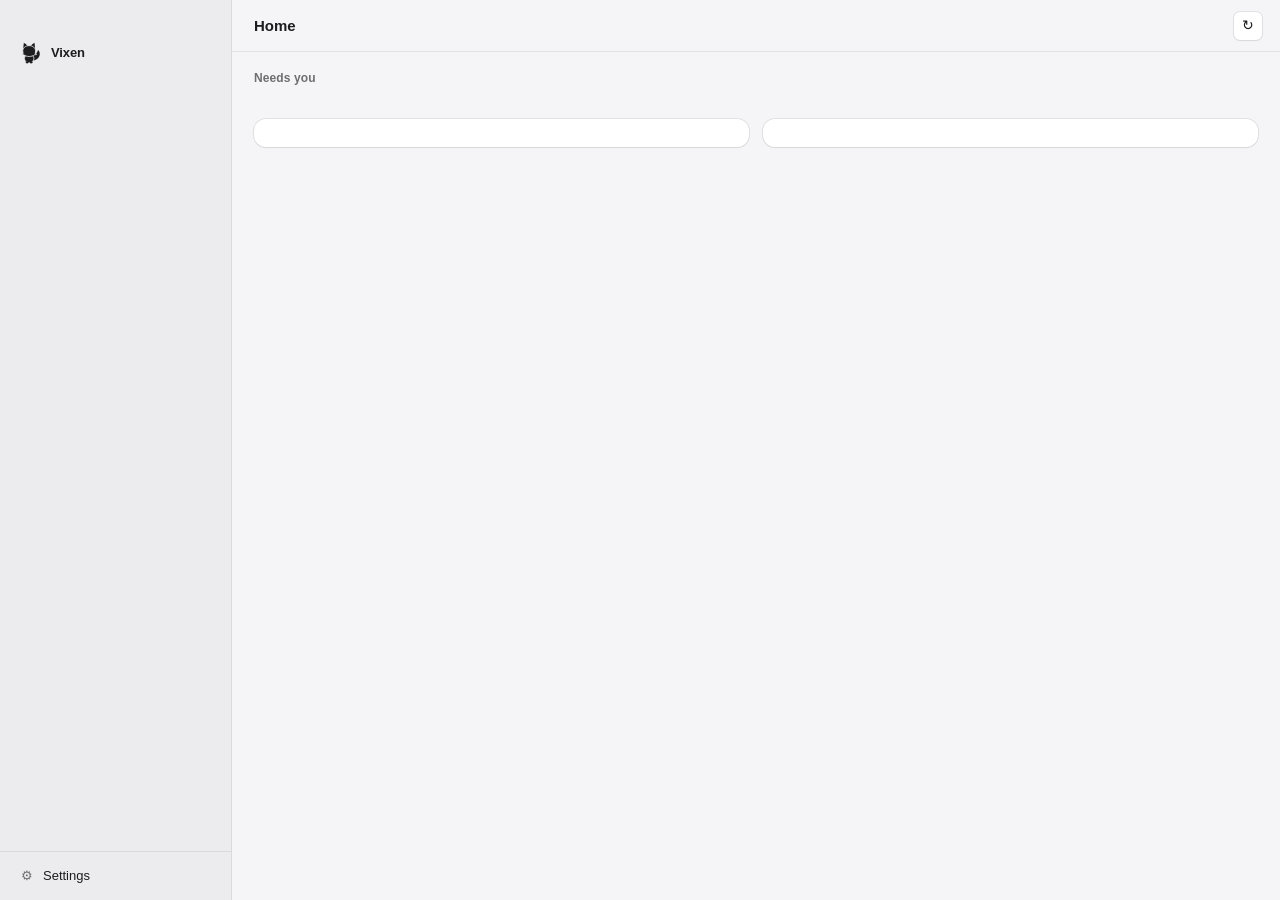
==== app/ui/index.html @ e601c1be "App: Home, Compute and Agents pages, floating fox with messages, new icon - Navigation: Home (what n" ====
<!doctype html>
<html lang="en">
<head>
  <meta charset="utf-8">
  <meta name="viewport" content="width=device-width, initial-scale=1">
  <title>Vixen</title>
  <link rel="stylesheet" href="styles.css">
</head>
<body>
  <aside class="sidebar">
    <div class="traffic"></div>
    <div class="brand">
      <svg class="logo"><use href="#logo"/></svg>
      <span>Vixen</span>
    </div>
    <nav id="targets" aria-label="Navigation"></nav>
    <footer class="side-foot">
      <button class="nav-item" id="btn-settings" title="Settings (⌘,)">
        <span class="gear">⚙</span><span class="nav-name">Settings</span><span class="nav-badge" id="settings-dirty"></span>
      </button>
    </footer>
  </aside>

  <main id="view-settings" class="settings" hidden>
    <header class="toolbar">
      <div class="title-block">
        <h1>Settings</h1>
        <div id="set-path" class="muted mono"></div>
      </div>
      <div class="spacer"></div>
      <button class="ghost" id="set-open" title="Open the TOML file in your editor">Open file</button>
      <button id="set-revert" disabled>Revert</button>
      <button id="set-save" class="primary" disabled title="Save (⌘S)">Save</button>
    </header>
    <div class="content">
      <div class="settings-body">
        <div id="set-error"></div>

        <h2 class="section-title">General</h2>
        <div class="group-box">
          <label class="row">
            <div><div class="row-title">Poll interval</div><div class="row-help">How often each target is checked, unless it sets its own.</div></div>
            <div class="unit"><input id="g-interval" type="number" min="2" step="1"><span>sec</span></div>
          </label>
          <label class="row">
            <div><div class="row-title">Log tail</div><div class="row-help">Read from the end of each job log to find progress.</div></div>
            <div class="unit"><input id="g-tail" type="number" min="1" step="1"><span>KB</span></div>
          </label>
        </div>

        <div class="section-head">
          <h2 class="section-title">Agents</h2>
          <span class="muted small">Read from each tool's local session files</span>
        </div>
        <div class="group-box" id="agent-cfg">
          <div class="row">
            <div><div class="row-title">Watch code agents</div><div class="row-help">Show Claude Code, Codex and Antigravity sessions on this Mac.</div></div>
            <div class="ctl"><label class="switch"><input type="checkbox" data-ag="enabled"><span></span></label></div>
          </div>
          <div class="row">
            <div><div class="row-title">Tools</div><div class="row-help">Which agents to read.</div></div>
            <div class="ctl tool-toggles">
              <label><input type="checkbox" data-ag="claude_code"> Claude Code</label>
              <label><input type="checkbox" data-ag="codex"> Codex</label>
              <label><input type="checkbox" data-ag="antigravity"> Antigravity</label>
            </div>
          </div>
          <div class="row">
            <div><div class="row-title">Live Claude limits</div><div class="row-help">Fetch plan limits every 5 min using Claude Code's saved login (macOS asks once for Keychain access). Off: limits update when you run /usage.</div></div>
            <div class="ctl"><label class="switch"><input type="checkbox" data-ag="live_claude_limits"><span></span></label></div>
          </div>
          <label class="row">
            <div><div class="row-title">Window</div><div class="row-help">List sessions active within this many hours.</div></div>
            <div class="unit"><input data-ag="window_hours" type="number" min="1" step="1"><span>h</span></div>
          </label>
        </div>

        <div class="section-head">
          <h2 class="section-title">App</h2>
          <span class="muted small">Applies immediately</span>
        </div>
        <div class="group-box" id="app-prefs">
          <div class="row">
            <div><div class="row-title">Menu bar</div><div class="row-help">What appears next to the fox in the menu bar.</div></div>
            <div class="ctl"><div class="segmented" id="pref-tray">
              <button data-tray="icon">Icon</button><button data-tray="count">Count</button><button data-tray="count_eta">Count + ETA</button>
            </div></div>
          </div>
          <div class="row">
            <div><div class="row-title">Floating button</div><div class="row-help">A small fox button above all windows. Click for the summary; drag to move it.</div></div>
            <div class="ctl"><label class="switch"><input type="checkbox" id="pref-float"><span></span></label></div>
          </div>
          <div class="row">
            <div><div class="row-title">Fox messages</div><div class="row-help">The fox shows a message (close it with ✕) when these happen.</div></div>
            <div class="ctl tool-toggles" id="pref-events">
              <label><input type="checkbox" data-ev="started"> Job started</label>
              <label><input type="checkbox" data-ev="finished"> Finished</label>
              <label><input type="checkbox" data-ev="failed"> Failed</label>
              <label><input type="checkbox" data-ev="limits"> Limits</label>
            </div>
          </div>
          <label class="row">
            <div><div class="row-title">Limit alert</div><div class="row-help">Alert when any agent limit (session, weekly…) reaches this. 0 turns it off.</div></div>
            <div class="unit"><input id="pref-limit" type="number" min="0" max="100" step="5"><span>%</span></div>
          </label>
          <div class="row fox-row">
            <div><div class="row-title">Fox</div><div class="row-help">Which fox floats on your screen.</div></div>
            <div class="fox-picker" id="pref-fox"></div>
          </div>
        </div>

        <div class="section-head">
          <h2 class="section-title">Targets</h2>
          <button id="t-add" class="ghost">＋ Add target</button>
        </div>
        <div class="targets-pane">
          <div id="t-list" class="t-list"></div>
          <div id="t-form" class="t-form"></div>
        </div>
      </div>
    </div>
  </main>

  <main id="view-home">
    <header class="toolbar">
      <div class="title-block">
        <h1>Home</h1>
        <div id="home-sub" class="muted"></div>
      </div>
      <span class="spacer"></span>
      <button id="home-refresh" class="icon" title="Refresh now (⌘R)">↻</button>
    </header>
    <div class="content">
      <div class="home">
        <section>
          <h2 class="section-title">Needs you <span id="attn-count" class="count"></span></h2>
          <div id="attn" class="attn"></div>
        </section>
        <div class="home-grid">
          <section class="card" id="home-compute"></section>
          <section class="card" id="home-agents"></section>
        </div>
      </div>
    </div>
  </main>

  <main id="view-agents" hidden>
    <header class="toolbar">
      <div class="title-block">
        <h1 id="agents-title">Agents</h1>
        <div id="agents-sub" class="muted"></div>
      </div>
      <span class="spacer"></span>
      <div class="segmented" id="agent-filter">
        <button data-af="active" class="on">Active</button>
        <button data-af="all">All</button>
      </div>
      <input id="agent-search" type="search" placeholder="Filter sessions" autocomplete="off" spellcheck="false">
    </header>
    <div class="content">
      <div class="agents">
        <div id="usage" class="usage-grid"></div>
        <div id="agents"></div>
      </div>
    </div>
  </main>

  <main id="view-dash" hidden>
    <header class="toolbar">
      <div class="title-block">
        <h1 id="title">Overview</h1>
        <div id="subtitle" class="muted"></div>
      </div>
      <div id="stats" class="stats"></div>
      <input id="search" type="search" placeholder="Filter jobs  /" autocomplete="off" spellcheck="false">
      <button id="btn-refresh" class="icon" title="Refresh now (⌘R)">↻</button>
    </header>

    <div class="content">
      <div id="banner"></div>
      <section>
        <h2 class="section-title">GPUs <span id="gpu-count" class="count"></span></h2>
        <div id="gpus" class="gpu-grid"></div>
      </section>
      <section>
        <div class="jobs-head">
          <h2 class="section-title">Jobs <span id="job-count" class="count"></span></h2>
          <div class="segmented" id="filter">
            <button data-f="active">Running</button>
            <button data-f="queued">Queued</button>
            <button data-f="all" class="on">All</button>
          </div>
        </div>
        <div id="jobs" class="jobs"></div>
      </section>
    </div>
  </main>

  <div id="sheet" class="sheet" hidden>
    <div class="sheet-head">
      <div>
        <div id="sheet-title" class="sheet-title"></div>
        <div id="sheet-sub" class="muted mono small"></div>
      </div>
      <div class="sheet-actions">
        <select id="sheet-lines" title="Lines">
          <option>100</option><option selected>300</option><option>1000</option>
        </select>
        <button id="sheet-refresh" class="icon" title="Reload log">↻</button>
        <button id="sheet-close" class="icon" title="Close (Esc)">✕</button>
      </div>
    </div>
    <pre id="sheet-body" class="log"></pre>
  </div>

  <div id="modal" class="modal" hidden>
    <div class="dialog" role="dialog" aria-modal="true">
      <div id="modal-title" class="dialog-title"></div>
      <div id="modal-body" class="muted"></div>
      <div class="dialog-actions">
        <button id="modal-cancel">Keep</button>
        <button id="modal-ok" class="danger"></button>
      </div>
    </div>
  </div>

  <datalist id="ssh-hosts"></datalist>
  <div id="toast" class="toast" hidden></div>

  <script src="common.js"></script>
  <script src="foxes.js"></script>
  <script src="app.js"></script>
</body>
</html>
---- app/ui/styles.css ----
:root {
  --bg: #f5f5f7;
  --panel: #ffffff;
  --side: #ececee;
  --line: rgba(0, 0, 0, 0.08);
  --line-strong: rgba(0, 0, 0, 0.14);
  --text: #1d1d1f;
  --muted: #6e6e73;
  --faint: #a1a1a6;
  --hover: rgba(0, 0, 0, 0.04);
  --select: rgba(0, 122, 255, 0.12);
  --accent: #007aff;
  --green: #28a745;
  --green-soft: rgba(40, 167, 69, 0.14);
  --blue: #0a84ff;
  --blue-soft: rgba(10, 132, 255, 0.12);
  --amber: #c27c00;
  --amber-soft: rgba(255, 159, 10, 0.16);
  --red: #e5342b;
  --red-soft: rgba(255, 59, 48, 0.12);
  --track: rgba(0, 0, 0, 0.07);
  --shadow: 0 1px 2px rgba(0, 0, 0, 0.05), 0 0 0 1px var(--line);
  --mono: ui-monospace, "SF Mono", Menlo, monospace;
  color-scheme: light dark;
}

@media (prefers-color-scheme: dark) {
  :root {
    --bg: #1c1c1e;
    --panel: #232325;
    --side: #18181a;
    --line: rgba(255, 255, 255, 0.07);
    --line-strong: rgba(255, 255, 255, 0.13);
    --text: #f2f2f7;
    --muted: #98989f;
    --faint: #636366;
    --hover: rgba(255, 255, 255, 0.04);
    --select: rgba(10, 132, 255, 0.2);
    --accent: #0a84ff;
    --green: #32d74b;
    --green-soft: rgba(50, 215, 75, 0.14);
    --blue: #409cff;
    --blue-soft: rgba(64, 156, 255, 0.16);
    --amber: #ffb340;
    --amber-soft: rgba(255, 179, 64, 0.15);
    --red: #ff6961;
    --red-soft: rgba(255, 105, 97, 0.15);
    --track: rgba(255, 255, 255, 0.08);
    --shadow: 0 0 0 1px var(--line);
  }
}

* { box-sizing: border-box; }
[hidden] { display: none !important; }
html, body { height: 100%; margin: 0; }
body {
  display: flex;
  background: var(--bg);
  color: var(--text);
  font: 13px/1.4 -apple-system, BlinkMacSystemFont, "SF Pro Text", "Helvetica Neue", sans-serif;
  -webkit-font-smoothing: antialiased;
  -webkit-user-select: none;
  user-select: none;
  cursor: default;
  overflow: hidden;
}
button, input, select { font: inherit; color: inherit; }
.muted { color: var(--muted); }
.faint { color: var(--faint); }
.mono { font-family: var(--mono); }
.small { font-size: 11px; }
.num { font-variant-numeric: tabular-nums; }

/* ---- sidebar ------------------------------------------------------------ */
.sidebar {
  width: 232px;
  flex: none;
  display: flex;
  flex-direction: column;
  background: var(--side);
  border-right: 1px solid var(--line);
}
.traffic { height: 38px; flex: none; }
.brand { display: flex; align-items: center; gap: 9px; padding: 4px 20px 12px; font-weight: 600; font-size: 13px; letter-spacing: -0.01em; }
.logo { width: 22px; height: 22px; flex: none; color: var(--text); fill: currentColor; }
#targets { flex: 1; overflow-y: auto; padding: 0 10px; }
.nav-label {
  font-size: 11px; font-weight: 600; color: var(--faint);
  padding: 14px 10px 6px; letter-spacing: 0.02em;
}
.nav-item {
  display: grid;
  grid-template-columns: 10px 1fr auto;
  align-items: center;
  gap: 9px;
  width: 100%;
  padding: 7px 10px;
  border: 0;
  border-radius: 7px;
  background: none;
  text-align: left;
}
.nav-item { box-shadow: none; }
.nav-item:hover { background: var(--hover); filter: none; }
.nav-item.on { background: var(--select); }
.nav-name { font-weight: 500; overflow: hidden; text-overflow: ellipsis; white-space: nowrap; }
.nav-kind { grid-column: 2 / 4; font-size: 11px; color: var(--muted); margin-top: -3px; white-space: nowrap; overflow: hidden; text-overflow: ellipsis; }
.nav-badge { font-size: 11px; color: var(--muted); font-variant-numeric: tabular-nums; }
.dot { width: 8px; height: 8px; border-radius: 50%; background: var(--faint); }
.dot.ok { background: var(--green); }
.dot.stale { background: var(--amber); }
.dot.down { background: var(--red); }
.dot.wait { background: var(--faint); animation: pulse 1.2s ease-in-out infinite; }
@keyframes pulse { 50% { opacity: 0.35; } }
.side-foot { padding: 8px 10px; border-top: 1px solid var(--line); }
.side-foot .nav-item { grid-template-columns: 14px 1fr auto; }
.gear { font-size: 13px; color: var(--muted); text-align: center; }
#settings-dirty { color: var(--accent); }

/* ---- buttons ------------------------------------------------------------ */
button {
  border: 0;
  border-radius: 6px;
  padding: 5px 11px;
  background: var(--panel);
  box-shadow: var(--shadow);
}
button:hover { filter: brightness(0.97); }
button:active { filter: brightness(0.93); }
button.icon { width: 28px; height: 28px; padding: 0; display: inline-grid; place-items: center; font-size: 14px; }
button.ghost { background: none; box-shadow: none; color: var(--muted); }
button.ghost:hover { background: var(--hover); color: var(--text); }
button.danger { background: var(--red); color: #fff; box-shadow: none; }
button.primary { background: var(--accent); color: #fff; box-shadow: none; }
button:disabled { opacity: 0.45; filter: none; }
.danger-text { color: var(--red) !important; }
button.spin { animation: spin 0.8s linear infinite; }
@keyframes spin { to { transform: rotate(360deg); } }

/* ---- main --------------------------------------------------------------- */
main { flex: 1; display: flex; flex-direction: column; min-width: 0; }
.toolbar {
  height: 52px;
  flex: none;
  display: flex;
  align-items: center;
  gap: 14px;
  padding: 0 18px 0 22px;
  border-bottom: 1px solid var(--line);
}
.title-block { flex: 1 1 200px; min-width: 150px; overflow: hidden; }
h1 { font-size: 15px; font-weight: 600; margin: 0; white-space: nowrap; }
#subtitle { font-size: 11px; white-space: nowrap; overflow: hidden; text-overflow: ellipsis; }
/* Stats that don't fit wrap onto a hidden second row, so none is ever cut in half. */
.stats { flex: 0 1 auto; min-width: 0; height: 36px; display: flex; flex-wrap: wrap; align-content: flex-start; gap: 0 18px; justify-content: flex-end; overflow: hidden; }
.stat { flex: none; }
.stat { text-align: right; white-space: nowrap; }
.stat b { display: block; font-size: 14px; font-weight: 600; font-variant-numeric: tabular-nums; }
.stat span { font-size: 10.5px; color: var(--muted); text-transform: uppercase; letter-spacing: 0.04em; }
#search {
  width: 200px;
  padding: 5px 10px;
  border: 0;
  border-radius: 7px;
  background: var(--track);
  outline: none;
  -webkit-user-select: text;
}
#search:focus { box-shadow: 0 0 0 3px var(--select); }

.content { flex: 1; overflow-y: auto; padding: 18px 22px 40px; }
section + section { margin-top: 26px; }
.section-title { font-size: 12px; font-weight: 600; color: var(--muted); margin: 0 0 10px; letter-spacing: 0.01em; }
.count { color: var(--faint); font-weight: 500; margin-left: 4px; }
.empty { color: var(--faint); padding: 18px 2px; }

#banner:empty { display: none; }
.banner {
  display: flex; gap: 10px; align-items: baseline;
  padding: 9px 12px; margin-bottom: 10px;
  border-radius: 8px; background: var(--red-soft); color: var(--text);
}
.banner.warn { background: var(--amber-soft); }
.banner b { white-space: nowrap; }
.banner .msg { flex: 1; word-break: break-word; -webkit-user-select: text; user-select: text; }

/* ---- GPU cards ---------------------------------------------------------- */
.gpu-grid { display: grid; grid-template-columns: repeat(auto-fill, minmax(250px, 1fr)); gap: 10px; }
.gpu {
  position: relative;
  padding: 12px 14px 12px;
  border-radius: 10px;
  background: var(--panel);
  box-shadow: var(--shadow);
  overflow: hidden;
}
.gpu-top { display: flex; justify-content: space-between; align-items: center; gap: 8px; }
.gpu-id { display: flex; align-items: center; gap: 10px; min-width: 0; }
.gpu-name { font-weight: 600; white-space: nowrap; overflow: hidden; text-overflow: ellipsis; }
.gpu-where { font-size: 11px; color: var(--muted); white-space: nowrap; overflow: hidden; text-overflow: ellipsis; }
.gpu-util { font-size: 24px; font-weight: 600; font-variant-numeric: tabular-nums; letter-spacing: -0.02em; }
.gpu-util small { font-size: 13px; color: var(--muted); font-weight: 500; }
.spark { display: block; width: 100%; height: 34px; margin: 6px 0 8px; }
.spark path.area { fill: var(--green-soft); }
.spark path.line { fill: none; stroke: var(--green); stroke-width: 1.5; vector-effect: non-scaling-stroke; }
.meters { display: grid; gap: 6px; }
.meter { display: grid; grid-template-columns: 34px 1fr auto; gap: 8px; align-items: center; font-size: 11px; }
.meter > span:first-child { color: var(--muted); }
.meter > span:last-child { font-variant-numeric: tabular-nums; color: var(--muted); }
.track { height: 5px; border-radius: 3px; background: var(--track); overflow: hidden; }
.fill { height: 100%; border-radius: 3px; background: var(--accent); transition: width 0.4s ease; }
.fill.green { background: var(--green); }
.fill.amber { background: var(--amber); }
.fill.red { background: var(--red); }
.gpu-foot { display: flex; gap: 12px; margin-top: 9px; font-size: 11px; color: var(--muted); font-variant-numeric: tabular-nums; }
.gpu-foot .hot { color: var(--red); }

/* ---- jobs --------------------------------------------------------------- */
.jobs-head { display: flex; align-items: center; justify-content: space-between; margin-bottom: 10px; }
.jobs-head .section-title { margin: 0; }
.segmented { display: flex; padding: 2px; border-radius: 7px; background: var(--track); }
.segmented button { padding: 3px 12px; background: none; box-shadow: none; border-radius: 5px; font-size: 12px; color: var(--muted); }
.segmented button.on { background: var(--panel); color: var(--text); box-shadow: var(--shadow); }

.jobs { border-radius: 10px; background: var(--panel); box-shadow: var(--shadow); overflow: hidden; }
.empty.pad { padding: 16px 14px; }
.job-cols, .job {
  display: grid;
  grid-template-columns: 96px minmax(150px, 1.4fr) minmax(170px, 1.5fr) 118px 118px minmax(90px, 0.8fr) 30px;
  gap: 14px;
  align-items: center;
  padding: 9px 14px;
}
.job-cols {
  padding-top: 8px; padding-bottom: 8px;
  font-size: 10.5px; font-weight: 600; color: var(--faint);
  text-transform: uppercase; letter-spacing: 0.04em;
  border-bottom: 1px solid var(--line);
}
.job { border-bottom: 1px solid var(--line); }
.job:hover { background: var(--hover); }
.job.open { background: var(--hover); }
.cell { min-width: 0; }
.cell .l1 { white-space: nowrap; overflow: hidden; text-overflow: ellipsis; }
.cell .l2 { font-size: 11px; color: var(--muted); white-space: nowrap; overflow: hidden; text-overflow: ellipsis; margin-top: 1px; }
.name { font-weight: 500; }
.pill {
  display: inline-flex; align-items: center; gap: 5px;
  padding: 2px 8px; border-radius: 10px;
  font-size: 11px; font-weight: 500;
  background: var(--track); color: var(--muted);
}
.pill::before { content: ""; width: 6px; height: 6px; border-radius: 50%; background: currentColor; }
.pill.running { background: var(--green-soft); color: var(--green); }
.pill.completing { background: var(--green-soft); color: var(--green); }
.pill.pending { background: var(--blue-soft); color: var(--blue); }
.pill.held, .pill.suspended { background: var(--amber-soft); color: var(--amber); }
.pill.failed { background: var(--red-soft); color: var(--red); }
.prog { display: grid; grid-template-columns: 1fr 44px; gap: 8px; align-items: center; }
.prog .track { height: 6px; }
.prog .pct { font-size: 12px; text-align: right; font-variant-numeric: tabular-nums; }
.eta b { font-size: 13px; font-weight: 600; font-variant-numeric: tabular-nums; }
.eta .warn { color: var(--red); }
.approx { color: var(--muted); font-weight: 500; }
.more {
  width: 26px; height: 26px; padding: 0;
  background: none; box-shadow: none; color: var(--muted);
  font-size: 15px; border-radius: 6px;
}
.more:hover { background: var(--track); }

.detail {
  padding: 4px 14px 14px 124px;
  border-bottom: 1px solid var(--line);
  background: var(--hover);
}
.detail dl { display: grid; grid-template-columns: 110px 1fr; gap: 4px 12px; margin: 0 0 12px; font-size: 12px; }
.detail dt { color: var(--muted); }
.detail dd { margin: 0; min-width: 0; word-break: break-all; -webkit-user-select: text; user-select: text; }
.lastline {
  font-family: var(--mono); font-size: 11.5px;
  padding: 8px 10px; border-radius: 6px;
  background: var(--panel); box-shadow: var(--shadow);
  white-space: pre-wrap; word-break: break-all;
  -webkit-user-select: text; user-select: text;
  margin-bottom: 12px;
}
.detail-actions { display: flex; gap: 8px; }
.detail-actions .danger-text { color: var(--red); }

.group {
  display: flex; align-items: center; gap: 8px;
  width: 100%; padding: 8px 14px;
  border: 0; border-radius: 0; box-shadow: none;
  border-bottom: 1px solid var(--line);
  background: var(--bg); color: var(--muted);
  font-size: 12px; font-weight: 600; text-align: left;
}
.group .chev { display: inline-block; width: 10px; transition: transform 0.15s; }
.group.open .chev { transform: rotate(90deg); }
.group:hover { filter: none; color: var(--text); }
.group .gbtn { margin-left: auto; font-weight: 500; }

/* ---- vendor badges ------------------------------------------------------ */
.vendor {
  width: 28px; height: 28px; flex: none;
  display: inline-grid; place-items: center;
  border-radius: 7px; background: #3a3a3c;
}
.vendor svg { width: 64%; height: 64%; }
.vendor.v-nvidia svg { width: 72%; height: 72%; }
.vendor.sm { width: 18px; height: 18px; border-radius: 5px; }
.vendor.v-nvidia { background: #76b900; }
.vendor.v-amd { background: #1d1d1f; }
.vendor.v-intel { background: #0071c5; }
.vendor.v-apple { background: linear-gradient(180deg, #4a4a4f, #1d1d1f); }
@media (prefers-color-scheme: dark) { .vendor.v-amd { background: #000; box-shadow: inset 0 0 0 1px var(--line-strong); } }

/* ---- settings ----------------------------------------------------------- */
.spacer { flex: 1; align-self: stretch; }
#set-path { font-size: 11px; max-width: 420px; overflow: hidden; text-overflow: ellipsis; white-space: nowrap; }
.settings .toolbar { gap: 8px; }
.settings-body { max-width: 940px; margin: 0 auto; }
.section-head { display: flex; align-items: center; justify-content: space-between; margin: 26px 0 10px; }
.section-head .section-title { margin: 0; }
h3.sub { font-size: 11px; font-weight: 600; color: var(--faint); text-transform: uppercase; letter-spacing: 0.05em; margin: 18px 4px 6px; }
.group-box { border-radius: 10px; background: var(--panel); box-shadow: var(--shadow); }
.row {
  display: grid; grid-template-columns: 1fr minmax(180px, 260px); gap: 16px; align-items: center;
  padding: 10px 14px; min-height: 44px;
}
.row + .row { border-top: 1px solid var(--line); }
.row-title { font-weight: 500; }
.row-help { font-size: 11.5px; color: var(--muted); margin-top: 1px; }
.field-err { font-size: 11.5px; color: var(--red); }
.field-err:empty { display: none; }
.ctl { display: flex; justify-content: flex-end; }
.row input:not([type="checkbox"]) {
  width: 100%; padding: 5px 9px; border: 0; border-radius: 6px;
  background: var(--track); outline: none;
  -webkit-user-select: text; user-select: text;
}
.row input:focus { box-shadow: 0 0 0 3px var(--select); }
.row.invalid input { box-shadow: 0 0 0 1.5px var(--red); }
.unit { display: flex; align-items: center; gap: 8px; justify-content: flex-end; width: 100%; }
.unit input { max-width: 90px; text-align: right; font-variant-numeric: tabular-nums; }
.unit span { color: var(--muted); font-size: 12px; width: 26px; }

.switch { position: relative; display: inline-block; width: 34px; height: 20px; flex: none; }
.switch input { position: absolute; opacity: 0; inset: 0; margin: 0; cursor: pointer; }
.switch span { position: absolute; inset: 0; border-radius: 10px; background: var(--line-strong); transition: background 0.15s; pointer-events: none; }
.switch span::after {
  content: ""; position: absolute; top: 2px; left: 2px; width: 16px; height: 16px; border-radius: 50%;
  background: #fff; box-shadow: 0 1px 2px rgba(0, 0, 0, 0.25); transition: transform 0.15s;
}
.switch input:checked + span { background: var(--green); }
.switch input:checked + span::after { transform: translateX(14px); }
.switch.disabled { opacity: 0.4; }

.targets-pane { display: grid; grid-template-columns: 230px 1fr; gap: 14px; align-items: start; }
.t-list { border-radius: 10px; background: var(--panel); box-shadow: var(--shadow); padding: 5px; position: sticky; top: 0; }
.t-item {
  display: grid; grid-template-columns: 10px 1fr; gap: 0 9px; align-items: center;
  width: 100%; padding: 7px 10px; border-radius: 7px;
  background: none; box-shadow: none; text-align: left;
}
.t-item:hover { background: var(--hover); filter: none; }
.t-item.on { background: var(--select); }
.t-item.off .t-name { color: var(--muted); }
.t-name { font-weight: 500; overflow: hidden; text-overflow: ellipsis; white-space: nowrap; }
.t-desc { grid-column: 2; font-size: 11px; color: var(--muted); overflow: hidden; text-overflow: ellipsis; white-space: nowrap; }
.t-form h3.sub:first-of-type { margin-top: 14px; }
.form-head { display: flex; align-items: center; justify-content: space-between; gap: 12px; padding: 2px 4px; }
.form-title { font-size: 17px; font-weight: 600; letter-spacing: -0.01em; overflow: hidden; text-overflow: ellipsis; white-space: nowrap; }
.form-enabled { display: flex; align-items: center; gap: 10px; font-size: 12px; }
.form-foot { display: flex; align-items: center; gap: 8px; margin-top: 16px; padding: 0 2px; }
.test-result { font-size: 12px; color: var(--muted); min-width: 0; overflow: hidden; text-overflow: ellipsis; white-space: nowrap; }
.test-result .ok { color: var(--green); font-weight: 600; }
.test-result .bad { color: var(--red); }

/* fox picker (Settings → App) */
.fox-row { grid-template-columns: 1fr auto; }
.fox-picker { display: grid; grid-template-columns: repeat(4, 84px); gap: 8px; justify-content: end; }
.fox-picker.off { opacity: 0.55; }
.fox-card {
  display: grid; justify-items: center; gap: 2px; padding: 8px 4px 6px;
  border-radius: 10px; background: var(--track); box-shadow: none; font-size: 11.5px; color: var(--muted);
}
.fox-card:hover { filter: none; background: var(--hover); box-shadow: 0 0 0 1px var(--line-strong); }
.fox-card.on { background: var(--select); color: var(--text); box-shadow: 0 0 0 2px var(--accent); }
.fox-prev { width: 52px; height: 52px; }

/* ---- navigation sections ------------------------------------------------ */
.nav-item.sub { padding-left: 18px; }
.nav-ico { width: 10px; text-align: center; color: var(--muted); font-size: 12px; }
.nav-badge.hot { color: #fff; background: var(--amber); border-radius: 8px; padding: 0 6px; font-weight: 600; }
.nav-item .tool.sm { margin-left: -3px; }

/* tool chips: each agent's mark in white on its brand colour */
.tool {
  width: 26px; height: 26px; flex: none; display: inline-grid; place-items: center;
  border-radius: 7px; background: #6e6e73; color: #fff;
}
.tool svg { width: 64%; height: 64%; }
.tool.sm { width: 16px; height: 16px; border-radius: 4px; }
.tool.lg { width: 34px; height: 34px; border-radius: 9px; }
.tool.t-claude_code { background: #d97757; }
.tool.t-codex { background: #0d0d0d; box-shadow: inset 0 0 0 1px var(--line-strong); }
.tool.t-antigravity { background: linear-gradient(135deg, #4285f4, #8e75b2); }

/* ---- home --------------------------------------------------------------- */
.home { max-width: 1100px; margin: 0 auto; }
.attn { display: grid; gap: 6px; }
.attn-row {
  display: grid; grid-template-columns: 26px minmax(0, 1fr) auto; gap: 12px; align-items: center;
  padding: 10px 12px; border-radius: 10px; background: var(--panel); box-shadow: var(--shadow); cursor: default;
}
.attn-row .l1 { font-weight: 600; }
.attn-ico { width: 26px; height: 26px; border-radius: 7px; display: grid; place-items: center; font-weight: 700; }
.attn-ico.down { background: var(--red-soft); color: var(--red); }
.attn-ico.warn { background: var(--amber-soft); color: var(--amber); }
.all-clear { padding: 14px; border-radius: 10px; background: var(--green-soft); color: var(--green); font-weight: 500; }
.home-grid { display: grid; grid-template-columns: repeat(2, minmax(0, 1fr)); gap: 14px; margin-top: 22px; }
.card { padding: 14px 16px; border-radius: 12px; background: var(--panel); box-shadow: var(--shadow); min-width: 0; }
section.card + section.card { margin-top: 0; }
.card-head { display: flex; align-items: center; justify-content: space-between; margin-bottom: 10px; }
.card-head h2 { margin: 0; font-size: 14px; }
.hstats { display: grid; grid-template-columns: repeat(4, minmax(0, 1fr)); gap: 8px; margin-bottom: 12px; }
.hstat { padding: 8px 10px; border-radius: 8px; background: var(--track); }
.hstat b { display: block; font-size: 17px; font-weight: 600; font-variant-numeric: tabular-nums; }
.hstat span { font-size: 10.5px; color: var(--muted); text-transform: uppercase; letter-spacing: 0.04em; }
.mini-list { display: grid; gap: 2px; }
.mini { padding: 7px 8px; border-radius: 8px; cursor: pointer; min-width: 0; }
.mini:hover { background: var(--hover); }
.mini-top { display: flex; justify-content: space-between; gap: 10px; align-items: baseline; }
.mini-top .name { font-weight: 500; overflow: hidden; text-overflow: ellipsis; white-space: nowrap; }
.mini-top b { font-variant-numeric: tabular-nums; }
.mini-top b.warn { color: var(--red); }
.mini .track { height: 4px; margin: 5px 0 3px; }
.mini .l2, .attn-row .l2 { font-size: 11px; color: var(--muted); overflow: hidden; text-overflow: ellipsis; white-space: nowrap; }
.agent-mini { display: grid; grid-template-columns: 16px minmax(0, 1fr); gap: 9px; align-items: center; }

/* ---- agents ------------------------------------------------------------- */
.agents { max-width: 1100px; margin: 0 auto; }
#agent-search { width: 180px; padding: 5px 10px; border: 0; border-radius: 7px; background: var(--track); outline: none; -webkit-user-select: text; }
.agent-group + .agent-group { margin-top: 20px; }
.agent-list { border-radius: 10px; background: var(--panel); box-shadow: var(--shadow); overflow: hidden; }
.agent {
  display: grid; grid-template-columns: 26px minmax(200px, 1fr) 84px 92px 150px 30px; gap: 14px; align-items: center;
  padding: 9px 14px; border-bottom: 1px solid var(--line); cursor: default;
}
.agent:last-child { border-bottom: 0; }
.agent:hover, .agent.open { background: var(--hover); }
.ctx { display: grid; grid-template-columns: minmax(0, 1fr) 38px; gap: 8px; align-items: center; font-size: 11px; color: var(--muted); font-variant-numeric: tabular-nums; }
.ctx .track { height: 4px; }
.fill.blue { background: var(--blue); }
.agent-detail { padding-left: 54px; }
.bubble {
  padding: 8px 10px; margin-bottom: 8px; border-radius: 8px; background: var(--panel); box-shadow: var(--shadow);
  font-size: 12px; white-space: pre-wrap; word-break: break-word; -webkit-user-select: text; user-select: text;
}
.bubble b { display: block; font-size: 10.5px; color: var(--muted); text-transform: uppercase; letter-spacing: 0.04em; margin-bottom: 2px; }
.bubble.you { background: var(--select); box-shadow: none; }
.tool-toggles { gap: 14px; font-size: 12.5px; }
.tool-toggles label { display: inline-flex; gap: 5px; align-items: center; }
@media (max-width: 1080px) {
  .home-grid { grid-template-columns: 1fr; }
  .agent { grid-template-columns: 26px minmax(160px, 1fr) 80px 84px 30px; }
  .agent > .cell:nth-child(5) { display: none; }
}

/* ---- usage & limits ----------------------------------------------------- */
.usage-grid { display: grid; grid-template-columns: repeat(auto-fill, minmax(330px, 1fr)); gap: 12px; margin-bottom: 22px; }
.usage-grid:empty { display: none; }
.usage-card { padding: 14px 16px; border-radius: 12px; background: var(--panel); box-shadow: var(--shadow); min-width: 0; }
.uc-head { display: flex; gap: 11px; align-items: center; margin-bottom: 12px; }
.uc-head .l2 { font-size: 11px; color: var(--muted); }
.limits { display: grid; gap: 7px; }
.limit { display: grid; grid-template-columns: 112px minmax(0, 1fr) 38px 104px; gap: 9px; align-items: center; font-size: 12px; }
.limit .lname { color: var(--muted); overflow: hidden; text-overflow: ellipsis; white-space: nowrap; }
.limit .track { height: 6px; }
.limit .lpct { text-align: right; font-weight: 600; font-variant-numeric: tabular-nums; }
.limit .lwhen { font-size: 11px; color: var(--faint); white-space: nowrap; }
.limit.stale { opacity: 0.5; }
.limit.compact { grid-template-columns: 88px minmax(40px, 1fr) 32px; font-size: 11px; gap: 7px; }
.limit.compact .track { height: 4px; }
.uc-note { margin-top: 9px; font-size: 11px; color: var(--amber); }
.uc-tokens { display: grid; grid-template-columns: repeat(3, minmax(0, 1fr)); gap: 8px; margin-top: 12px; padding-top: 11px; border-top: 1px solid var(--line); }
.uc-tokens b { display: block; font-size: 15px; font-variant-numeric: tabular-nums; }
.uc-tokens span { font-size: 10.5px; color: var(--muted); }
.home-limits { display: grid; gap: 8px; margin-bottom: 10px; }
.home-limits:empty { display: none; }
.hl { display: grid; grid-template-columns: 16px minmax(0, 1fr) auto; gap: 10px; align-items: center; }
.hl-bars { display: grid; gap: 3px; }

/* ---- log sheet ---------------------------------------------------------- */
.sheet {
  position: fixed; top: 0; right: 0; bottom: 0;
  width: min(760px, 72vw);
  display: flex; flex-direction: column;
  background: var(--panel);
  box-shadow: -10px 0 40px rgba(0, 0, 0, 0.18), -1px 0 0 var(--line);
  animation: slide 0.18s ease-out;
  z-index: 10;
}
@keyframes slide { from { transform: translateX(30px); opacity: 0; } }
.sheet-head { display: flex; justify-content: space-between; align-items: flex-start; gap: 12px; padding: 16px 16px 12px; border-bottom: 1px solid var(--line); }
.sheet-title { font-weight: 600; font-size: 14px; }
.sheet-actions { display: flex; gap: 6px; align-items: center; }
.sheet-actions select { padding: 4px 6px; border-radius: 6px; border: 0; background: var(--track); }
.log {
  flex: 1; margin: 0; padding: 14px 16px;
  overflow: auto;
  font: 11.5px/1.5 var(--mono);
  white-space: pre-wrap; word-break: break-all;
  -webkit-user-select: text; user-select: text;
  cursor: text;
}

/* ---- modal & toast ------------------------------------------------------ */
.modal { position: fixed; inset: 0; display: grid; place-items: center; background: rgba(0, 0, 0, 0.25); z-index: 20; }
.dialog { width: 360px; padding: 20px; border-radius: 12px; background: var(--panel); box-shadow: 0 20px 60px rgba(0, 0, 0, 0.3); }
.dialog-title { font-weight: 600; font-size: 14px; margin-bottom: 6px; }
.dialog-actions { display: flex; justify-content: flex-end; gap: 8px; margin-top: 18px; }
.toast {
  position: fixed; bottom: 18px; left: 50%; transform: translateX(-50%);
  max-width: 70vw; padding: 9px 16px; border-radius: 9px;
  background: var(--text); color: var(--bg);
  font-size: 12px; box-shadow: 0 8px 30px rgba(0, 0, 0, 0.25);
  z-index: 30; white-space: pre-wrap;
}
.toast.err { background: var(--red); color: #fff; }

@media (max-width: 1080px) {
  .job-cols, .job { grid-template-columns: 90px minmax(140px, 1.3fr) minmax(150px, 1.4fr) 110px 110px 30px; }
  .job .res, .job-cols .res { display: none; }
  .stats .stat:nth-child(n + 4) { display: none; }
}
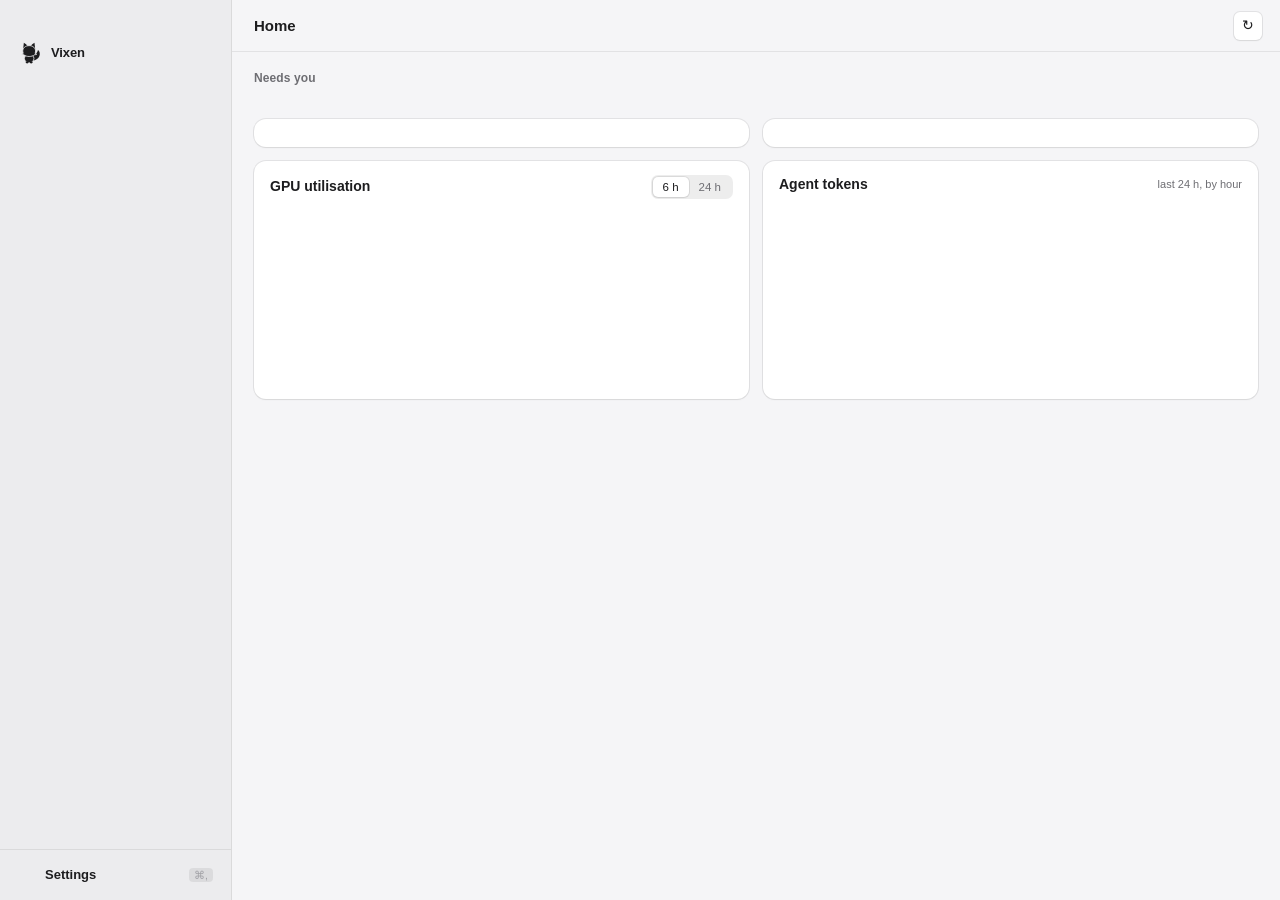
==== commit bf2a396f: "Home charts and a cleaner sidebar with custom icons Home - GPU utilisation over time: one line per m" ====
--- a/app/ui/index.html
+++ b/app/ui/index.html
@@ -15,8 +15,9 @@
     </div>
     <nav id="targets" aria-label="Navigation"></nav>
     <footer class="side-foot">
-      <button class="nav-item" id="btn-settings" title="Settings (⌘,)">
-        <span class="gear">⚙</span><span class="nav-name">Settings</span><span class="nav-badge" id="settings-dirty"></span>
+      <button class="nav-item top" id="btn-settings" title="Settings (⌘,)">
+        <span class="nav-ic" id="settings-ic"></span><span class="nav-name">Settings</span>
+        <span class="nav-pills"><span id="settings-dirty"></span><kbd>⌘,</kbd></span>
       </button>
     </footer>
   </aside>
@@ -139,6 +140,19 @@
         <div class="home-grid">
           <section class="card" id="home-compute"></section>
           <section class="card" id="home-agents"></section>
+        </div>
+        <div class="home-grid trends">
+          <section class="card">
+            <div class="card-head"><h2>GPU utilisation</h2>
+              <div class="segmented" id="util-range"><button data-r="6" class="on">6 h</button><button data-r="24">24 h</button></div></div>
+            <div id="util-legend"></div>
+            <div class="chart-box" id="util-chart"></div>
+          </section>
+          <section class="card">
+            <div class="card-head"><h2>Agent tokens</h2><span class="muted small">last 24 h, by hour</span></div>
+            <div id="tok-legend"></div>
+            <div class="chart-box" id="tok-chart"></div>
+          </section>
         </div>
       </div>
     </div>
@@ -229,6 +243,7 @@
 
   <script src="common.js"></script>
   <script src="foxes.js"></script>
+  <script src="charts.js"></script>
   <script src="app.js"></script>
 </body>
 </html>
--- a/app/ui/styles.css
+++ b/app/ui/styles.css
@@ -24,8 +24,16 @@
   color-scheme: light dark;
 }
 
+/* Chart series: validated categorical palette (light steps here, dark steps below). */
+:root {
+  --series-1: #2a78d6; --series-2: #eb6834; --series-3: #1baf7a; --series-4: #eda100;
+  --series-5: #e87ba4; --series-6: #008300; --series-7: #6250d6; --series-8: #e34948;
+}
+
 @media (prefers-color-scheme: dark) {
   :root {
+    --series-1: #3987e5; --series-2: #d95926; --series-3: #199e70; --series-4: #c98500;
+    --series-5: #d55181; --series-6: #0ca30c; --series-7: #9085e9; --series-8: #e66767;
     --bg: #1c1c1e;
     --panel: #232325;
     --side: #18181a;
@@ -440,6 +448,16 @@
 .mini .l2, .attn-row .l2 { font-size: 11px; color: var(--muted); overflow: hidden; text-overflow: ellipsis; white-space: nowrap; }
 .agent-mini { display: grid; grid-template-columns: 16px minmax(0, 1fr); gap: 9px; align-items: center; }
 
+/* dismiss */
+.attn-acts { display: flex; gap: 6px; align-items: center; }
+.dismiss {
+  width: 22px; height: 22px; padding: 0; border-radius: 50%; display: grid; place-items: center;
+  background: none; box-shadow: none; color: var(--faint); font-size: 11px;
+}
+.dismiss:hover { background: var(--track); color: var(--text); filter: none; }
+button.link { background: none; box-shadow: none; padding: 0 0 0 6px; color: var(--accent); font-size: 11px; font-weight: 500; }
+button.link:hover { text-decoration: underline; filter: none; }
+
 /* ---- agents ------------------------------------------------------------- */
 .agents { max-width: 1100px; margin: 0 auto; }
 #agent-search { width: 180px; padding: 5px 10px; border: 0; border-radius: 7px; background: var(--track); outline: none; -webkit-user-select: text; }
@@ -468,6 +486,30 @@
   .agent { grid-template-columns: 26px minmax(160px, 1fr) 80px 84px 30px; }
   .agent > .cell:nth-child(5) { display: none; }
 }
+
+/* ---- home charts ------------------------------------------------------- */
+.home-grid.trends { margin-top: 14px; }
+.chart-box { position: relative; min-height: 176px; }
+.chart { display: block; }
+.chart .grid { stroke: var(--line); stroke-width: 1; }
+.chart .axis { fill: var(--faint); font-size: 10px; font-variant-numeric: tabular-nums; }
+.chart .end { fill: var(--text); font-size: 11px; font-weight: 500; }
+.chart .end .v { fill: var(--muted); font-weight: 400; }
+.chart .ring { stroke: var(--panel); stroke-width: 2; }
+.chart .cross { stroke: var(--line-strong); stroke-width: 1; }
+.chart .hit { fill: transparent; cursor: crosshair; }
+.chart-tip {
+  position: absolute; z-index: 5; pointer-events: none; min-width: 120px; padding: 7px 9px; border-radius: 8px;
+  background: var(--panel); box-shadow: 0 6px 20px rgba(0, 0, 0, 0.25), 0 0 0 1px var(--line-strong); font-size: 11.5px;
+}
+.chart-tip b { display: block; margin-bottom: 3px; }
+.chart-tip div { display: flex; align-items: center; gap: 6px; }
+.chart-tip div span { margin-left: auto; padding-left: 12px; font-variant-numeric: tabular-nums; }
+.chart-tip .tot { margin-top: 3px; padding-top: 3px; border-top: 1px solid var(--line); color: var(--muted); }
+.legend { display: flex; flex-wrap: wrap; gap: 4px 14px; margin: -2px 0 6px; font-size: 11.5px; color: var(--muted); }
+.legend span, .chart-tip div { white-space: nowrap; }
+.sw { display: inline-block; width: 9px; height: 9px; border-radius: 3px; margin-right: 5px; vertical-align: -1px; }
+.card-head .segmented button { padding: 2px 10px; font-size: 11.5px; }
 
 /* ---- usage & limits ----------------------------------------------------- */
 .usage-grid { display: grid; grid-template-columns: repeat(auto-fill, minmax(330px, 1fr)); gap: 12px; margin-bottom: 22px; }
@@ -493,6 +535,52 @@
 .hl { display: grid; grid-template-columns: 16px minmax(0, 1fr) auto; gap: 10px; align-items: center; }
 .hl-bars { display: grid; gap: 3px; }
 
+/* ---- sidebar navigation ---------------------------------------------------- */
+#targets { padding: 2px 10px 10px; }
+.nav-item {
+  display: grid; grid-template-columns: 18px minmax(0, 1fr) auto auto; gap: 9px; align-items: center;
+  width: 100%; padding: 6px 8px; border: 0; border-radius: 7px; background: none; box-shadow: none; text-align: left;
+  color: var(--text);
+}
+.nav-item:hover { background: var(--hover); filter: none; }
+.nav-item.on { background: var(--select); }
+.nav-item.top { margin-top: 2px; }
+.nav-item.top .nav-name { font-weight: 600; }
+.nav-item.kid { padding-left: 18px; }
+.nav-item.kid .nav-name { font-weight: 450; color: var(--text); }
+.nav-sec { margin-top: 10px; }
+.nav-sec.shut .nav-kids { display: none; }
+.nav-ic { position: relative; width: 18px; height: 18px; display: grid; place-items: center; color: var(--muted); }
+.nav-item.on .nav-ic, .nav-item:hover .nav-ic { color: var(--text); }
+.ico { width: 17px; height: 17px; display: block; }
+.nav-item.kid .ico { width: 15px; height: 15px; }
+.nav-ic .tool.sm { width: 16px; height: 16px; }
+.ic-dot { position: absolute; right: -2px; bottom: -1px; width: 7px; height: 7px; border-radius: 50%; background: var(--faint); box-shadow: 0 0 0 2px var(--side); }
+.ic-dot.ok { background: var(--green); }
+.ic-dot.stale { background: var(--amber); }
+.ic-dot.down { background: var(--red); }
+.ic-dot.wait { background: var(--faint); animation: pulse 1.2s ease-in-out infinite; }
+.nav-item.on .ic-dot { box-shadow: 0 0 0 2px color-mix(in srgb, var(--side) 70%, var(--accent)); }
+.nav-name { overflow: hidden; text-overflow: ellipsis; white-space: nowrap; }
+.nav-pills { display: inline-flex; gap: 4px; align-items: center; }
+.pill-n {
+  min-width: 18px; height: 17px; padding: 0 5px; box-sizing: border-box; border-radius: 9px; display: inline-grid; place-items: center;
+  font-size: 10.5px; font-weight: 600; font-variant-numeric: tabular-nums; color: var(--muted); background: var(--track);
+}
+.pill-n.run { color: var(--green); background: var(--green-soft); }
+.pill-n.hot { color: var(--amber); background: var(--amber-soft); }
+.nav-chev { width: 16px; height: 16px; display: grid; place-items: center; border-radius: 4px; color: var(--faint); opacity: 0; transition: opacity 0.12s; }
+.nav-chev .ico { width: 12px; height: 12px; transform: rotate(90deg); transition: transform 0.15s; }
+.nav-sec.shut .nav-chev .ico { transform: rotate(0deg); }
+.nav-item:hover .nav-chev, .nav-sec.shut .nav-chev { opacity: 1; }
+.nav-chev:hover { background: var(--track); color: var(--text); }
+.nav-item:not(:has(.nav-chev)) { grid-template-columns: 18px minmax(0, 1fr) auto; }
+.side-foot { padding: 8px 10px 10px; border-top: 1px solid var(--line); }
+.side-foot .nav-item { grid-template-columns: 18px minmax(0, 1fr) auto; }
+.side-foot kbd { font: 500 10.5px -apple-system, sans-serif; color: var(--faint); padding: 1px 5px; border-radius: 4px; background: var(--track); }
+#settings-dirty { color: var(--accent); font-size: 10px; }
+#settings-dirty:empty { display: none; }
+
 /* ---- log sheet ---------------------------------------------------------- */
 .sheet {
   position: fixed; top: 0; right: 0; bottom: 0;
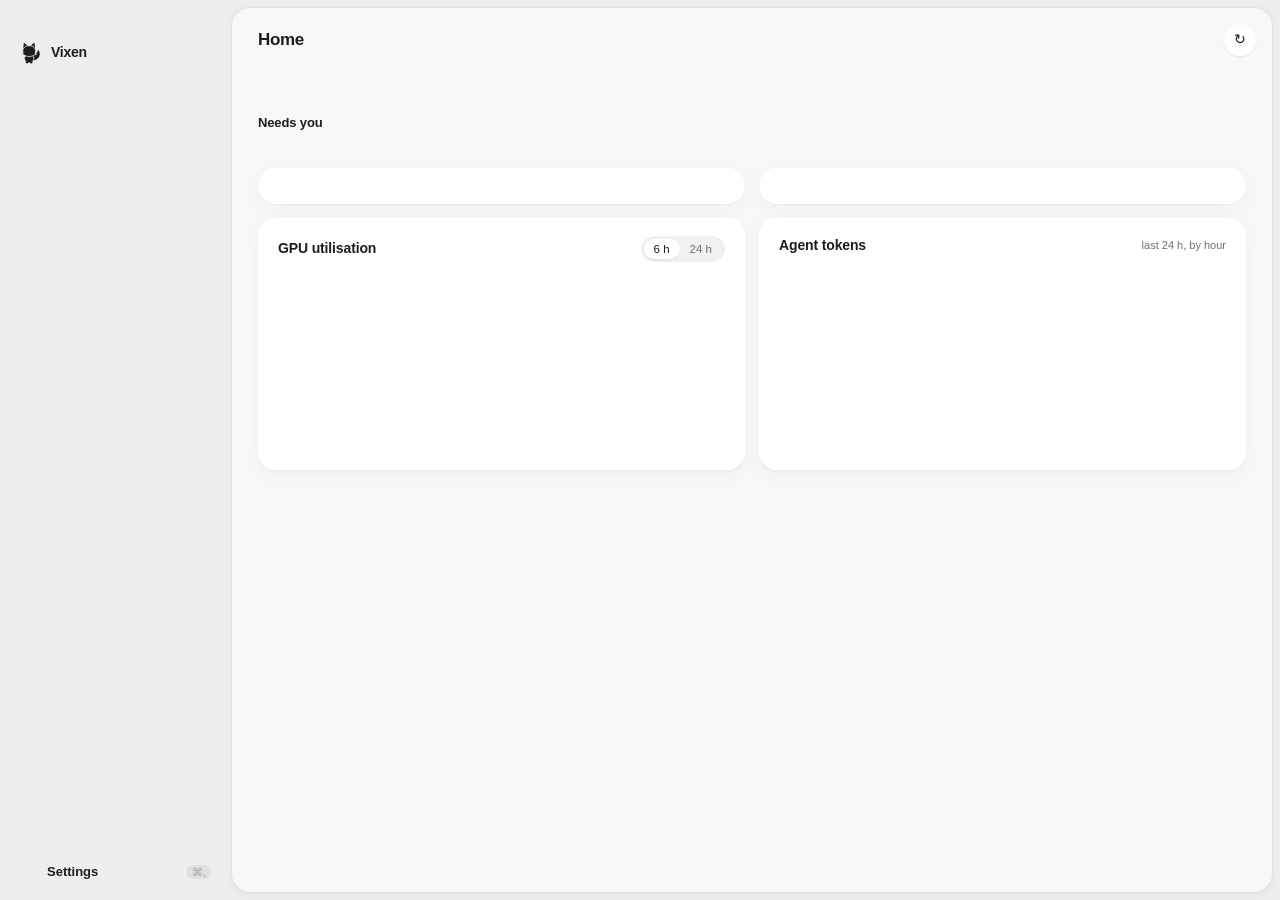
==== commit 58af93f0: "Insights: summaries of jobs and agents written by a local model (Ollama) A model served by Ollama re" ====
--- a/app/ui/index.html
+++ b/app/ui/index.html
@@ -33,12 +33,14 @@
       <button id="set-revert" disabled>Revert</button>
       <button id="set-save" class="primary" disabled title="Save (⌘S)">Save</button>
     </header>
-    <div class="content">
-      <div class="settings-body">
-        <div id="set-error"></div>
-
-        <h2 class="section-title">General</h2>
-        <div class="group-box">
+    <div class="settings-layout">
+      <nav class="set-nav" id="set-nav" aria-label="Settings sections"></nav>
+      <div class="content set-content">
+        <div class="settings-body">
+          <div id="set-error"></div>
+          <section class="set-pane" data-pane="general" hidden>
+            <header class="pane-head"><div><h2>General</h2><p>How often machines are polled and how much of each job log is read.</p></div><span class="scope save">Saved to config.toml</span></header>
+<div class="group-box">
           <label class="row">
             <div><div class="row-title">Poll interval</div><div class="row-help">How often each target is checked, unless it sets its own.</div></div>
             <div class="unit"><input id="g-interval" type="number" min="2" step="1"><span>sec</span></div>
@@ -48,12 +50,18 @@
             <div class="unit"><input id="g-tail" type="number" min="1" step="1"><span>KB</span></div>
           </label>
         </div>
-
-        <div class="section-head">
-          <h2 class="section-title">Agents</h2>
-          <span class="muted small">Read from each tool's local session files</span>
-        </div>
-        <div class="group-box" id="agent-cfg">
+          </section>
+          <section class="set-pane" data-pane="machines" hidden>
+            <header class="pane-head"><div><h2>Machines</h2><p>SSH hosts, clusters and cloud providers to monitor. Hosts are aliases from ~/.ssh/config.</p></div><span class="scope save">Saved to config.toml</span></header>
+            <div class="pane-actions"><button id="t-add" class="ghost">＋ Add machine</button></div>
+            <div class="targets-pane">
+          <div id="t-list" class="t-list"></div>
+          <div id="t-form" class="t-form"></div>
+        
+          </section>
+          <section class="set-pane" data-pane="agents" hidden>
+            <header class="pane-head"><div><h2>Agents</h2><p>Coding agents read from each tool's local session files on this Mac.</p></div><span class="scope save">Saved to config.toml</span></header>
+<div class="group-box" id="agent-cfg">
           <div class="row">
             <div><div class="row-title">Watch code agents</div><div class="row-help">Show Claude Code, Codex and Antigravity sessions on this Mac.</div></div>
             <div class="ctl"><label class="switch"><input type="checkbox" data-ag="enabled"><span></span></label></div>
@@ -75,48 +83,83 @@
             <div class="unit"><input data-ag="window_hours" type="number" min="1" step="1"><span>h</span></div>
           </label>
         </div>
-
-        <div class="section-head">
-          <h2 class="section-title">App</h2>
-          <span class="muted small">Applies immediately</span>
-        </div>
-        <div class="group-box" id="app-prefs">
-          <div class="row">
+          </section>
+          <section class="set-pane" data-pane="insights" hidden>
+            <header class="pane-head"><div><h2>Insights</h2><p>A local model reads your jobs' logs and your agents' transcripts, then writes a short note on each. It runs on Ollama, on this Mac by default.</p></div><span class="scope save">Saved to config.toml</span></header>
+<div class="group-box" id="ins-cfg">
+          <div class="row">
+            <div><div class="row-title">Write insights</div><div class="row-help">Summarise running jobs and active agents on Home, in each row and in the menu bar.</div></div>
+            <div class="ctl"><label class="switch"><input type="checkbox" data-ins="enabled"><span></span></label></div>
+          </div>
+          <label class="row">
+            <div><div class="row-title">Ollama server</div><div class="row-help">Job logs and agent activity are sent here. Keep it on localhost to stay on this Mac.</div></div>
+            <input data-ins="url" type="text" placeholder="http://localhost:11434" spellcheck="false" autocomplete="off">
+          </label>
+          <div class="row">
+            <div><div class="row-title">Model</div><div class="row-help" id="ins-status">Any chat model from <span class="mono">ollama list</span>. Small general models (Gemma, Llama, Qwen) work well.</div></div>
+            <div class="ctl ins-model"><select data-ins="model"></select><button id="ins-check" title="Look up installed models">Check</button></div>
+          </div>
+          <label class="row">
+            <div><div class="row-title">Every</div><div class="row-help">How often a new summary is written. Skipped when nothing changed.</div></div>
+            <div class="unit"><input data-ins="interval" type="number" min="1" step="1"><span>min</span></div>
+          </label>
+          <div class="row">
+            <div><div class="row-title">Read job logs</div><div class="row-help">Include the last lines of each running job's log (one extra SSH round trip per job).</div></div>
+            <div class="ctl"><label class="switch"><input type="checkbox" data-ins="job_logs"><span></span></label></div>
+          </div>
+        </div>
+            <p class="pane-note">No Ollama yet? Install it from ollama.com, then run <span class="mono">ollama pull gemma3</span>.</p>
+          </section>
+          <section class="set-pane" data-pane="menubar" hidden>
+            <header class="pane-head"><div><h2>Menu bar</h2><p>What the fox in the menu bar shows next to it.</p></div><span class="scope now">Applies immediately</span></header>
+<div class="group-box"><div class="row">
             <div><div class="row-title">Menu bar</div><div class="row-help">What appears next to the fox in the menu bar.</div></div>
             <div class="ctl"><div class="segmented" id="pref-tray">
               <button data-tray="icon">Icon</button><button data-tray="count">Count</button><button data-tray="count_eta">Count + ETA</button>
             </div></div>
-          </div>
-          <div class="row">
-            <div><div class="row-title">Floating button</div><div class="row-help">A small fox button above all windows. Click for the summary; drag to move it.</div></div>
+          </div></div>
+          </section>
+          <section class="set-pane" data-pane="fox" hidden>
+            <header class="pane-head"><div><h2>Floating icon</h2><p>An optional icon above your windows. Click it for the summary; drag to move it.</p></div><span class="scope now">Applies immediately</span></header>
+<div class="group-box"><div class="row">
+            <div><div class="row-title">Floating button</div><div class="row-help">A small icon button above all windows. Click for the summary; drag to move it.</div></div>
             <div class="ctl"><label class="switch"><input type="checkbox" id="pref-float"><span></span></label></div>
-          </div>
-          <div class="row">
-            <div><div class="row-title">Fox messages</div><div class="row-help">The fox shows a message (close it with ✕) when these happen.</div></div>
+          </div><div class="row fox-row">
+            <div><div class="row-title">Icon</div><div class="row-help">Which icon floats on your screen.</div></div>
+            <div class="fox-picker" id="pref-fox"></div>
+          </div></div>
+          </section>
+          <section class="set-pane" data-pane="notifications" hidden>
+            <header class="pane-head"><div><h2>Notifications</h2><p>When the floating icon and macOS tell you something happened.</p></div><span class="scope now">Applies immediately</span></header>
+<div class="group-box"><div class="row">
+            <div><div class="row-title">Icon messages</div><div class="row-help">The floating icon shows a message (close it with ✕) when these happen.</div></div>
             <div class="ctl tool-toggles" id="pref-events">
               <label><input type="checkbox" data-ev="started"> Job started</label>
               <label><input type="checkbox" data-ev="finished"> Finished</label>
               <label><input type="checkbox" data-ev="failed"> Failed</label>
               <label><input type="checkbox" data-ev="limits"> Limits</label>
-            </div>
-          </div>
-          <label class="row">
+              <label><input type="checkbox" data-ev="insights"> Insights</label>
+            </div>
+          </div><label class="row">
             <div><div class="row-title">Limit alert</div><div class="row-help">Alert when any agent limit (session, weekly…) reaches this. 0 turns it off.</div></div>
             <div class="unit"><input id="pref-limit" type="number" min="0" max="100" step="5"><span>%</span></div>
-          </label>
-          <div class="row fox-row">
-            <div><div class="row-title">Fox</div><div class="row-help">Which fox floats on your screen.</div></div>
-            <div class="fox-picker" id="pref-fox"></div>
-          </div>
-        </div>
-
-        <div class="section-head">
-          <h2 class="section-title">Targets</h2>
-          <button id="t-add" class="ghost">＋ Add target</button>
-        </div>
-        <div class="targets-pane">
-          <div id="t-list" class="t-list"></div>
-          <div id="t-form" class="t-form"></div>
+          </label></div>
+            <p class="pane-note">macOS notifications are sent for finished and failed jobs, agents waiting for you, limits above the threshold, and problems an insight newly flags (when Insights is on). Manage them in System Settings → Notifications → Vixen.</p>
+          </section>
+          <section class="set-pane" data-pane="about" hidden>
+            <header class="pane-head"><div><h2>About</h2><p></p></div></header>
+            <div class="about">
+              <svg class="about-logo"><use href="#logo"/></svg>
+              <div><div class="about-name">Vixen <span id="about-version" class="muted"></span></div>
+              <div class="muted">GPU, job and coding-agent monitoring.</div></div>
+            </div>
+            <div class="group-box">
+              <div class="row"><div><div class="row-title">Configuration</div><div class="row-help mono" id="about-path"></div></div>
+                <div class="ctl"><button id="about-open">Open file</button></div></div>
+              <div class="row"><div><div class="row-title">Source and releases</div><div class="row-help">github.com/kleyt0n/vixen</div></div>
+                <div class="ctl"><button id="about-gh">Open on GitHub</button></div></div>
+            </div>
+          </section>
         </div>
       </div>
     </div>
@@ -133,6 +176,7 @@
     </header>
     <div class="content">
       <div class="home">
+        <section class="card insights-card" id="insights" hidden></section>
         <section>
           <h2 class="section-title">Needs you <span id="attn-count" class="count"></span></h2>
           <div id="attn" class="attn"></div>
--- a/app/ui/styles.css
+++ b/app/ui/styles.css
@@ -1,14 +1,15 @@
 :root {
-  --bg: #f5f5f7;
+  --bg: #f8f8fa;
   --panel: #ffffff;
-  --side: #ececee;
-  --line: rgba(0, 0, 0, 0.08);
-  --line-strong: rgba(0, 0, 0, 0.14);
+  --side: #eeeef1;
+  --line: rgba(0, 0, 0, 0.06);
+  --line-strong: rgba(0, 0, 0, 0.12);
   --text: #1d1d1f;
   --muted: #6e6e73;
   --faint: #a1a1a6;
   --hover: rgba(0, 0, 0, 0.04);
-  --select: rgba(0, 122, 255, 0.12);
+  --select: rgba(0, 122, 255, 0.1);
+  --raised: #ffffff;
   --accent: #007aff;
   --green: #28a745;
   --green-soft: rgba(40, 167, 69, 0.14);
@@ -18,8 +19,15 @@
   --amber-soft: rgba(255, 159, 10, 0.16);
   --red: #e5342b;
   --red-soft: rgba(255, 59, 48, 0.12);
-  --track: rgba(0, 0, 0, 0.07);
-  --shadow: 0 1px 2px rgba(0, 0, 0, 0.05), 0 0 0 1px var(--line);
+  --track: rgba(0, 0, 0, 0.055);
+  --shadow: 0 1px 2px rgba(0, 0, 0, 0.04), 0 4px 18px rgba(0, 0, 0, 0.04);
+  --shadow-sm: 0 1px 2px rgba(0, 0, 0, 0.08);
+  --canvas-shadow: 0 0 0 1px rgba(0, 0, 0, 0.04), 0 2px 12px rgba(0, 0, 0, 0.05);
+  --r-xs: 8px;
+  --r-sm: 10px;
+  --r-md: 14px;
+  --r-lg: 18px;
+  --r-pill: 999px;
   --mono: ui-monospace, "SF Mono", Menlo, monospace;
   color-scheme: light dark;
 }
@@ -34,16 +42,17 @@
   :root {
     --series-1: #3987e5; --series-2: #d95926; --series-3: #199e70; --series-4: #c98500;
     --series-5: #d55181; --series-6: #0ca30c; --series-7: #9085e9; --series-8: #e66767;
-    --bg: #1c1c1e;
-    --panel: #232325;
-    --side: #18181a;
-    --line: rgba(255, 255, 255, 0.07);
-    --line-strong: rgba(255, 255, 255, 0.13);
+    --bg: #1c1c1f;
+    --panel: #252528;
+    --side: #131315;
+    --line: rgba(255, 255, 255, 0.06);
+    --line-strong: rgba(255, 255, 255, 0.12);
     --text: #f2f2f7;
     --muted: #98989f;
     --faint: #636366;
-    --hover: rgba(255, 255, 255, 0.04);
-    --select: rgba(10, 132, 255, 0.2);
+    --hover: rgba(255, 255, 255, 0.045);
+    --select: rgba(10, 132, 255, 0.18);
+    --raised: rgba(255, 255, 255, 0.09);
     --accent: #0a84ff;
     --green: #32d74b;
     --green-soft: rgba(50, 215, 75, 0.14);
@@ -53,8 +62,10 @@
     --amber-soft: rgba(255, 179, 64, 0.15);
     --red: #ff6961;
     --red-soft: rgba(255, 105, 97, 0.15);
-    --track: rgba(255, 255, 255, 0.08);
-    --shadow: 0 0 0 1px var(--line);
+    --track: rgba(255, 255, 255, 0.07);
+    --shadow: inset 0 0 0 1px rgba(255, 255, 255, 0.04);
+    --shadow-sm: inset 0 0 0 1px rgba(255, 255, 255, 0.06);
+    --canvas-shadow: 0 0 0 1px rgba(255, 255, 255, 0.05), 0 2px 16px rgba(0, 0, 0, 0.35);
   }
 }
 
@@ -63,7 +74,7 @@
 html, body { height: 100%; margin: 0; }
 body {
   display: flex;
-  background: var(--bg);
+  background: var(--side);
   color: var(--text);
   font: 13px/1.4 -apple-system, BlinkMacSystemFont, "SF Pro Text", "Helvetica Neue", sans-serif;
   -webkit-font-smoothing: antialiased;
@@ -86,10 +97,9 @@
   display: flex;
   flex-direction: column;
   background: var(--side);
-  border-right: 1px solid var(--line);
 }
 .traffic { height: 38px; flex: none; }
-.brand { display: flex; align-items: center; gap: 9px; padding: 4px 20px 12px; font-weight: 600; font-size: 13px; letter-spacing: -0.01em; }
+.brand { display: flex; align-items: center; gap: 9px; padding: 4px 20px 14px; font-weight: 650; font-size: 14px; letter-spacing: -0.02em; }
 .logo { width: 22px; height: 22px; flex: none; color: var(--text); fill: currentColor; }
 #targets { flex: 1; overflow-y: auto; padding: 0 10px; }
 .nav-label {
@@ -120,22 +130,21 @@
 .dot.down { background: var(--red); }
 .dot.wait { background: var(--faint); animation: pulse 1.2s ease-in-out infinite; }
 @keyframes pulse { 50% { opacity: 0.35; } }
-.side-foot { padding: 8px 10px; border-top: 1px solid var(--line); }
-.side-foot .nav-item { grid-template-columns: 14px 1fr auto; }
 .gear { font-size: 13px; color: var(--muted); text-align: center; }
 #settings-dirty { color: var(--accent); }
 
 /* ---- buttons ------------------------------------------------------------ */
 button {
   border: 0;
-  border-radius: 6px;
-  padding: 5px 11px;
-  background: var(--panel);
-  box-shadow: var(--shadow);
+  border-radius: var(--r-pill);
+  padding: 6px 14px;
+  background: var(--raised);
+  box-shadow: var(--shadow-sm);
+  transition: background 0.15s, filter 0.15s;
 }
 button:hover { filter: brightness(0.97); }
 button:active { filter: brightness(0.93); }
-button.icon { width: 28px; height: 28px; padding: 0; display: inline-grid; place-items: center; font-size: 14px; }
+button.icon { width: 32px; height: 32px; padding: 0; display: inline-grid; place-items: center; font-size: 14px; }
 button.ghost { background: none; box-shadow: none; color: var(--muted); }
 button.ghost:hover { background: var(--hover); color: var(--text); }
 button.danger { background: var(--red); color: #fff; box-shadow: none; }
@@ -146,39 +155,42 @@
 @keyframes spin { to { transform: rotate(360deg); } }
 
 /* ---- main --------------------------------------------------------------- */
-main { flex: 1; display: flex; flex-direction: column; min-width: 0; }
+main {
+  flex: 1; display: flex; flex-direction: column; min-width: 0;
+  margin: 8px 8px 8px 0; border-radius: var(--r-lg); background: var(--bg);
+  box-shadow: var(--canvas-shadow); overflow: hidden;
+}
 .toolbar {
-  height: 52px;
+  height: 64px;
   flex: none;
   display: flex;
   align-items: center;
   gap: 14px;
-  padding: 0 18px 0 22px;
-  border-bottom: 1px solid var(--line);
+  padding: 0 16px 0 26px;
 }
 .title-block { flex: 1 1 200px; min-width: 150px; overflow: hidden; }
-h1 { font-size: 15px; font-weight: 600; margin: 0; white-space: nowrap; }
+h1 { font-size: 17px; font-weight: 650; letter-spacing: -0.02em; margin: 0; white-space: nowrap; }
 #subtitle { font-size: 11px; white-space: nowrap; overflow: hidden; text-overflow: ellipsis; }
 /* Stats that don't fit wrap onto a hidden second row, so none is ever cut in half. */
 .stats { flex: 0 1 auto; min-width: 0; height: 36px; display: flex; flex-wrap: wrap; align-content: flex-start; gap: 0 18px; justify-content: flex-end; overflow: hidden; }
 .stat { flex: none; }
 .stat { text-align: right; white-space: nowrap; }
 .stat b { display: block; font-size: 14px; font-weight: 600; font-variant-numeric: tabular-nums; }
-.stat span { font-size: 10.5px; color: var(--muted); text-transform: uppercase; letter-spacing: 0.04em; }
+.stat span { font-size: 11px; color: var(--muted); }
 #search {
   width: 200px;
-  padding: 5px 10px;
+  padding: 7px 14px;
   border: 0;
-  border-radius: 7px;
+  border-radius: var(--r-pill);
   background: var(--track);
   outline: none;
   -webkit-user-select: text;
 }
 #search:focus { box-shadow: 0 0 0 3px var(--select); }
 
-.content { flex: 1; overflow-y: auto; padding: 18px 22px 40px; }
-section + section { margin-top: 26px; }
-.section-title { font-size: 12px; font-weight: 600; color: var(--muted); margin: 0 0 10px; letter-spacing: 0.01em; }
+.content { flex: 1; overflow-y: auto; padding: 12px 26px 40px; }
+section + section { margin-top: 30px; }
+.section-title { font-size: 13px; font-weight: 600; color: var(--text); margin: 0 0 12px; letter-spacing: -0.01em; }
 .count { color: var(--faint); font-weight: 500; margin-left: 4px; }
 .empty { color: var(--faint); padding: 18px 2px; }
 
@@ -186,18 +198,18 @@
 .banner {
   display: flex; gap: 10px; align-items: baseline;
   padding: 9px 12px; margin-bottom: 10px;
-  border-radius: 8px; background: var(--red-soft); color: var(--text);
+  border-radius: var(--r-md); background: var(--red-soft); color: var(--text);
 }
 .banner.warn { background: var(--amber-soft); }
 .banner b { white-space: nowrap; }
 .banner .msg { flex: 1; word-break: break-word; -webkit-user-select: text; user-select: text; }
 
 /* ---- GPU cards ---------------------------------------------------------- */
-.gpu-grid { display: grid; grid-template-columns: repeat(auto-fill, minmax(250px, 1fr)); gap: 10px; }
+.gpu-grid { display: grid; grid-template-columns: repeat(auto-fill, minmax(250px, 1fr)); gap: 12px; }
 .gpu {
   position: relative;
-  padding: 12px 14px 12px;
-  border-radius: 10px;
+  padding: 16px 18px;
+  border-radius: var(--r-lg);
   background: var(--panel);
   box-shadow: var(--shadow);
   overflow: hidden;
@@ -208,44 +220,44 @@
 .gpu-where { font-size: 11px; color: var(--muted); white-space: nowrap; overflow: hidden; text-overflow: ellipsis; }
 .gpu-util { font-size: 24px; font-weight: 600; font-variant-numeric: tabular-nums; letter-spacing: -0.02em; }
 .gpu-util small { font-size: 13px; color: var(--muted); font-weight: 500; }
-.spark { display: block; width: 100%; height: 34px; margin: 6px 0 8px; }
+.spark { display: block; width: 100%; height: 36px; margin: 8px 0 12px; }
 .spark path.area { fill: var(--green-soft); }
 .spark path.line { fill: none; stroke: var(--green); stroke-width: 1.5; vector-effect: non-scaling-stroke; }
-.meters { display: grid; gap: 6px; }
+.meters { display: grid; gap: 8px; }
 .meter { display: grid; grid-template-columns: 34px 1fr auto; gap: 8px; align-items: center; font-size: 11px; }
 .meter > span:first-child { color: var(--muted); }
 .meter > span:last-child { font-variant-numeric: tabular-nums; color: var(--muted); }
-.track { height: 5px; border-radius: 3px; background: var(--track); overflow: hidden; }
-.fill { height: 100%; border-radius: 3px; background: var(--accent); transition: width 0.4s ease; }
+.track { height: 6px; border-radius: var(--r-pill); background: var(--track); overflow: hidden; }
+.fill { height: 100%; border-radius: var(--r-pill); background: var(--accent); transition: width 0.4s ease; }
 .fill.green { background: var(--green); }
 .fill.amber { background: var(--amber); }
 .fill.red { background: var(--red); }
-.gpu-foot { display: flex; gap: 12px; margin-top: 9px; font-size: 11px; color: var(--muted); font-variant-numeric: tabular-nums; }
+.gpu-foot { display: flex; gap: 12px; margin-top: 12px; font-size: 11px; color: var(--muted); font-variant-numeric: tabular-nums; }
 .gpu-foot .hot { color: var(--red); }
 
 /* ---- jobs --------------------------------------------------------------- */
 .jobs-head { display: flex; align-items: center; justify-content: space-between; margin-bottom: 10px; }
 .jobs-head .section-title { margin: 0; }
-.segmented { display: flex; padding: 2px; border-radius: 7px; background: var(--track); }
-.segmented button { padding: 3px 12px; background: none; box-shadow: none; border-radius: 5px; font-size: 12px; color: var(--muted); }
-.segmented button.on { background: var(--panel); color: var(--text); box-shadow: var(--shadow); }
-
-.jobs { border-radius: 10px; background: var(--panel); box-shadow: var(--shadow); overflow: hidden; }
+.segmented { display: flex; padding: 3px; border-radius: var(--r-pill); background: var(--track); }
+.segmented button { padding: 4px 13px; background: none; box-shadow: none; border-radius: var(--r-pill); font-size: 12px; color: var(--muted); }
+.segmented button.on { background: var(--raised); color: var(--text); box-shadow: var(--shadow-sm); }
+
+.jobs { border-radius: var(--r-lg); background: var(--panel); box-shadow: var(--shadow); overflow: hidden; }
 .empty.pad { padding: 16px 14px; }
 .job-cols, .job {
   display: grid;
   grid-template-columns: 96px minmax(150px, 1.4fr) minmax(170px, 1.5fr) 118px 118px minmax(90px, 0.8fr) 30px;
   gap: 14px;
   align-items: center;
-  padding: 9px 14px;
+  padding: 11px 18px;
 }
 .job-cols {
   padding-top: 8px; padding-bottom: 8px;
-  font-size: 10.5px; font-weight: 600; color: var(--faint);
-  text-transform: uppercase; letter-spacing: 0.04em;
+  font-size: 11.5px; font-weight: 500; color: var(--faint);
   border-bottom: 1px solid var(--line);
 }
 .job { border-bottom: 1px solid var(--line); }
+.job:last-child { border-bottom: 0; }
 .job:hover { background: var(--hover); }
 .job.open { background: var(--hover); }
 .cell { min-width: 0; }
@@ -254,7 +266,7 @@
 .name { font-weight: 500; }
 .pill {
   display: inline-flex; align-items: center; gap: 5px;
-  padding: 2px 8px; border-radius: 10px;
+  padding: 3px 10px; border-radius: var(--r-pill);
   font-size: 11px; font-weight: 500;
   background: var(--track); color: var(--muted);
 }
@@ -273,12 +285,12 @@
 .more {
   width: 26px; height: 26px; padding: 0;
   background: none; box-shadow: none; color: var(--muted);
-  font-size: 15px; border-radius: 6px;
+  font-size: 15px; border-radius: var(--r-pill);
 }
 .more:hover { background: var(--track); }
 
 .detail {
-  padding: 4px 14px 14px 124px;
+  padding: 6px 18px 16px 128px;
   border-bottom: 1px solid var(--line);
   background: var(--hover);
 }
@@ -287,8 +299,8 @@
 .detail dd { margin: 0; min-width: 0; word-break: break-all; -webkit-user-select: text; user-select: text; }
 .lastline {
   font-family: var(--mono); font-size: 11.5px;
-  padding: 8px 10px; border-radius: 6px;
-  background: var(--panel); box-shadow: var(--shadow);
+  padding: 10px 12px; border-radius: var(--r-sm);
+  background: var(--panel); box-shadow: var(--shadow-sm);
   white-space: pre-wrap; word-break: break-all;
   -webkit-user-select: text; user-select: text;
   margin-bottom: 12px;
@@ -313,11 +325,11 @@
 .vendor {
   width: 28px; height: 28px; flex: none;
   display: inline-grid; place-items: center;
-  border-radius: 7px; background: #3a3a3c;
+  border-radius: var(--r-xs); background: #3a3a3c;
 }
 .vendor svg { width: 64%; height: 64%; }
 .vendor.v-nvidia svg { width: 72%; height: 72%; }
-.vendor.sm { width: 18px; height: 18px; border-radius: 5px; }
+.vendor.sm { width: 18px; height: 18px; border-radius: 6px; }
 .vendor.v-nvidia { background: #76b900; }
 .vendor.v-amd { background: #1d1d1f; }
 .vendor.v-intel { background: #0071c5; }
@@ -331,11 +343,11 @@
 .settings-body { max-width: 940px; margin: 0 auto; }
 .section-head { display: flex; align-items: center; justify-content: space-between; margin: 26px 0 10px; }
 .section-head .section-title { margin: 0; }
-h3.sub { font-size: 11px; font-weight: 600; color: var(--faint); text-transform: uppercase; letter-spacing: 0.05em; margin: 18px 4px 6px; }
-.group-box { border-radius: 10px; background: var(--panel); box-shadow: var(--shadow); }
+h3.sub { font-size: 12px; font-weight: 600; color: var(--muted); margin: 22px 6px 8px; }
+.group-box { border-radius: var(--r-lg); background: var(--panel); box-shadow: var(--shadow); }
 .row {
   display: grid; grid-template-columns: 1fr minmax(180px, 260px); gap: 16px; align-items: center;
-  padding: 10px 14px; min-height: 44px;
+  padding: 12px 18px; min-height: 52px;
 }
 .row + .row { border-top: 1px solid var(--line); }
 .row-title { font-weight: 500; }
@@ -344,7 +356,7 @@
 .field-err:empty { display: none; }
 .ctl { display: flex; justify-content: flex-end; }
 .row input:not([type="checkbox"]) {
-  width: 100%; padding: 5px 9px; border: 0; border-radius: 6px;
+  width: 100%; padding: 7px 12px; border: 0; border-radius: var(--r-sm);
   background: var(--track); outline: none;
   -webkit-user-select: text; user-select: text;
 }
@@ -354,22 +366,22 @@
 .unit input { max-width: 90px; text-align: right; font-variant-numeric: tabular-nums; }
 .unit span { color: var(--muted); font-size: 12px; width: 26px; }
 
-.switch { position: relative; display: inline-block; width: 34px; height: 20px; flex: none; }
+.switch { position: relative; display: inline-block; width: 38px; height: 22px; flex: none; }
 .switch input { position: absolute; opacity: 0; inset: 0; margin: 0; cursor: pointer; }
-.switch span { position: absolute; inset: 0; border-radius: 10px; background: var(--line-strong); transition: background 0.15s; pointer-events: none; }
+.switch span { position: absolute; inset: 0; border-radius: var(--r-pill); background: var(--line-strong); transition: background 0.15s; pointer-events: none; }
 .switch span::after {
-  content: ""; position: absolute; top: 2px; left: 2px; width: 16px; height: 16px; border-radius: 50%;
+  content: ""; position: absolute; top: 2px; left: 2px; width: 18px; height: 18px; border-radius: 50%;
   background: #fff; box-shadow: 0 1px 2px rgba(0, 0, 0, 0.25); transition: transform 0.15s;
 }
 .switch input:checked + span { background: var(--green); }
-.switch input:checked + span::after { transform: translateX(14px); }
+.switch input:checked + span::after { transform: translateX(16px); }
 .switch.disabled { opacity: 0.4; }
 
 .targets-pane { display: grid; grid-template-columns: 230px 1fr; gap: 14px; align-items: start; }
-.t-list { border-radius: 10px; background: var(--panel); box-shadow: var(--shadow); padding: 5px; position: sticky; top: 0; }
+.t-list { border-radius: var(--r-lg); background: var(--panel); box-shadow: var(--shadow); padding: 5px; position: sticky; top: 0; }
 .t-item {
   display: grid; grid-template-columns: 10px 1fr; gap: 0 9px; align-items: center;
-  width: 100%; padding: 7px 10px; border-radius: 7px;
+  width: 100%; padding: 8px 10px; border-radius: var(--r-sm);
   background: none; box-shadow: none; text-align: left;
 }
 .t-item:hover { background: var(--hover); filter: none; }
@@ -392,7 +404,7 @@
 .fox-picker.off { opacity: 0.55; }
 .fox-card {
   display: grid; justify-items: center; gap: 2px; padding: 8px 4px 6px;
-  border-radius: 10px; background: var(--track); box-shadow: none; font-size: 11.5px; color: var(--muted);
+  border-radius: var(--r-md); background: var(--track); box-shadow: none; font-size: 11.5px; color: var(--muted);
 }
 .fox-card:hover { filter: none; background: var(--hover); box-shadow: 0 0 0 1px var(--line-strong); }
 .fox-card.on { background: var(--select); color: var(--text); box-shadow: 0 0 0 2px var(--accent); }
@@ -407,38 +419,38 @@
 /* tool chips: each agent's mark in white on its brand colour */
 .tool {
   width: 26px; height: 26px; flex: none; display: inline-grid; place-items: center;
-  border-radius: 7px; background: #6e6e73; color: #fff;
+  border-radius: var(--r-xs); background: #6e6e73; color: #fff;
 }
 .tool svg { width: 64%; height: 64%; }
-.tool.sm { width: 16px; height: 16px; border-radius: 4px; }
-.tool.lg { width: 34px; height: 34px; border-radius: 9px; }
+.tool.sm { width: 16px; height: 16px; border-radius: 5px; }
+.tool.lg { width: 34px; height: 34px; border-radius: var(--r-sm); }
 .tool.t-claude_code { background: #d97757; }
 .tool.t-codex { background: #0d0d0d; box-shadow: inset 0 0 0 1px var(--line-strong); }
 .tool.t-antigravity { background: linear-gradient(135deg, #4285f4, #8e75b2); }
 
 /* ---- home --------------------------------------------------------------- */
 .home { max-width: 1100px; margin: 0 auto; }
-.attn { display: grid; gap: 6px; }
+.attn { display: grid; gap: 8px; }
 .attn-row {
   display: grid; grid-template-columns: 26px minmax(0, 1fr) auto; gap: 12px; align-items: center;
-  padding: 10px 12px; border-radius: 10px; background: var(--panel); box-shadow: var(--shadow); cursor: default;
+  padding: 12px 14px; border-radius: var(--r-lg); background: var(--panel); box-shadow: var(--shadow); cursor: default;
 }
 .attn-row .l1 { font-weight: 600; }
-.attn-ico { width: 26px; height: 26px; border-radius: 7px; display: grid; place-items: center; font-weight: 700; }
+.attn-ico { width: 26px; height: 26px; border-radius: var(--r-xs); display: grid; place-items: center; font-weight: 700; }
 .attn-ico.down { background: var(--red-soft); color: var(--red); }
 .attn-ico.warn { background: var(--amber-soft); color: var(--amber); }
-.all-clear { padding: 14px; border-radius: 10px; background: var(--green-soft); color: var(--green); font-weight: 500; }
-.home-grid { display: grid; grid-template-columns: repeat(2, minmax(0, 1fr)); gap: 14px; margin-top: 22px; }
-.card { padding: 14px 16px; border-radius: 12px; background: var(--panel); box-shadow: var(--shadow); min-width: 0; }
+.all-clear { padding: 16px 18px; border-radius: var(--r-lg); background: var(--green-soft); color: var(--green); font-weight: 500; }
+.home-grid { display: grid; grid-template-columns: repeat(2, minmax(0, 1fr)); gap: 14px; margin-top: 24px; }
+.card { padding: 18px 20px; border-radius: var(--r-lg); background: var(--panel); box-shadow: var(--shadow); min-width: 0; }
 section.card + section.card { margin-top: 0; }
-.card-head { display: flex; align-items: center; justify-content: space-between; margin-bottom: 10px; }
-.card-head h2 { margin: 0; font-size: 14px; }
-.hstats { display: grid; grid-template-columns: repeat(4, minmax(0, 1fr)); gap: 8px; margin-bottom: 12px; }
-.hstat { padding: 8px 10px; border-radius: 8px; background: var(--track); }
-.hstat b { display: block; font-size: 17px; font-weight: 600; font-variant-numeric: tabular-nums; }
-.hstat span { font-size: 10.5px; color: var(--muted); text-transform: uppercase; letter-spacing: 0.04em; }
+.card-head { display: flex; align-items: center; justify-content: space-between; margin-bottom: 14px; }
+.card-head h2 { margin: 0; font-size: 14px; font-weight: 600; letter-spacing: -0.01em; }
+.hstats { display: grid; grid-template-columns: repeat(4, minmax(0, 1fr)); gap: 8px; margin-bottom: 14px; }
+.hstat { padding: 10px 12px; border-radius: var(--r-md); background: var(--track); }
+.hstat b { display: block; font-size: 19px; font-weight: 650; letter-spacing: -0.02em; font-variant-numeric: tabular-nums; }
+.hstat span { font-size: 11px; color: var(--muted); }
 .mini-list { display: grid; gap: 2px; }
-.mini { padding: 7px 8px; border-radius: 8px; cursor: pointer; min-width: 0; }
+.mini { padding: 8px 10px; border-radius: var(--r-sm); cursor: pointer; min-width: 0; }
 .mini:hover { background: var(--hover); }
 .mini-top { display: flex; justify-content: space-between; gap: 10px; align-items: baseline; }
 .mini-top .name { font-weight: 500; overflow: hidden; text-overflow: ellipsis; white-space: nowrap; }
@@ -460,12 +472,12 @@
 
 /* ---- agents ------------------------------------------------------------- */
 .agents { max-width: 1100px; margin: 0 auto; }
-#agent-search { width: 180px; padding: 5px 10px; border: 0; border-radius: 7px; background: var(--track); outline: none; -webkit-user-select: text; }
+#agent-search { width: 180px; padding: 7px 14px; border: 0; border-radius: var(--r-pill); background: var(--track); outline: none; -webkit-user-select: text; }
 .agent-group + .agent-group { margin-top: 20px; }
-.agent-list { border-radius: 10px; background: var(--panel); box-shadow: var(--shadow); overflow: hidden; }
+.agent-list { border-radius: var(--r-lg); background: var(--panel); box-shadow: var(--shadow); overflow: hidden; }
 .agent {
   display: grid; grid-template-columns: 26px minmax(200px, 1fr) 84px 92px 150px 30px; gap: 14px; align-items: center;
-  padding: 9px 14px; border-bottom: 1px solid var(--line); cursor: default;
+  padding: 11px 18px; border-bottom: 1px solid var(--line); cursor: default;
 }
 .agent:last-child { border-bottom: 0; }
 .agent:hover, .agent.open { background: var(--hover); }
@@ -474,10 +486,10 @@
 .fill.blue { background: var(--blue); }
 .agent-detail { padding-left: 54px; }
 .bubble {
-  padding: 8px 10px; margin-bottom: 8px; border-radius: 8px; background: var(--panel); box-shadow: var(--shadow);
+  padding: 10px 12px; margin-bottom: 8px; border-radius: var(--r-md); background: var(--panel); box-shadow: var(--shadow-sm);
   font-size: 12px; white-space: pre-wrap; word-break: break-word; -webkit-user-select: text; user-select: text;
 }
-.bubble b { display: block; font-size: 10.5px; color: var(--muted); text-transform: uppercase; letter-spacing: 0.04em; margin-bottom: 2px; }
+.bubble b { display: block; font-size: 11px; font-weight: 600; color: var(--muted); margin-bottom: 2px; }
 .bubble.you { background: var(--select); box-shadow: none; }
 .tool-toggles { gap: 14px; font-size: 12.5px; }
 .tool-toggles label { display: inline-flex; gap: 5px; align-items: center; }
@@ -499,7 +511,7 @@
 .chart .cross { stroke: var(--line-strong); stroke-width: 1; }
 .chart .hit { fill: transparent; cursor: crosshair; }
 .chart-tip {
-  position: absolute; z-index: 5; pointer-events: none; min-width: 120px; padding: 7px 9px; border-radius: 8px;
+  position: absolute; z-index: 5; pointer-events: none; min-width: 120px; padding: 8px 11px; border-radius: var(--r-sm);
   background: var(--panel); box-shadow: 0 6px 20px rgba(0, 0, 0, 0.25), 0 0 0 1px var(--line-strong); font-size: 11.5px;
 }
 .chart-tip b { display: block; margin-bottom: 3px; }
@@ -514,7 +526,7 @@
 /* ---- usage & limits ----------------------------------------------------- */
 .usage-grid { display: grid; grid-template-columns: repeat(auto-fill, minmax(330px, 1fr)); gap: 12px; margin-bottom: 22px; }
 .usage-grid:empty { display: none; }
-.usage-card { padding: 14px 16px; border-radius: 12px; background: var(--panel); box-shadow: var(--shadow); min-width: 0; }
+.usage-card { padding: 18px 20px; border-radius: var(--r-lg); background: var(--panel); box-shadow: var(--shadow); min-width: 0; }
 .uc-head { display: flex; gap: 11px; align-items: center; margin-bottom: 12px; }
 .uc-head .l2 { font-size: 11px; color: var(--muted); }
 .limits { display: grid; gap: 7px; }
@@ -539,14 +551,14 @@
 #targets { padding: 2px 10px 10px; }
 .nav-item {
   display: grid; grid-template-columns: 18px minmax(0, 1fr) auto auto; gap: 9px; align-items: center;
-  width: 100%; padding: 6px 8px; border: 0; border-radius: 7px; background: none; box-shadow: none; text-align: left;
+  width: 100%; padding: 7px 10px; border: 0; border-radius: var(--r-sm); background: none; box-shadow: none; text-align: left;
   color: var(--text);
 }
 .nav-item:hover { background: var(--hover); filter: none; }
-.nav-item.on { background: var(--select); }
+.nav-item.on { background: var(--raised); box-shadow: var(--shadow-sm); }
 .nav-item.top { margin-top: 2px; }
 .nav-item.top .nav-name { font-weight: 600; }
-.nav-item.kid { padding-left: 18px; }
+.nav-item.kid { padding-left: 20px; }
 .nav-item.kid .nav-name { font-weight: 450; color: var(--text); }
 .nav-sec { margin-top: 10px; }
 .nav-sec.shut .nav-kids { display: none; }
@@ -560,7 +572,7 @@
 .ic-dot.stale { background: var(--amber); }
 .ic-dot.down { background: var(--red); }
 .ic-dot.wait { background: var(--faint); animation: pulse 1.2s ease-in-out infinite; }
-.nav-item.on .ic-dot { box-shadow: 0 0 0 2px color-mix(in srgb, var(--side) 70%, var(--accent)); }
+.nav-item.on .ic-dot { box-shadow: 0 0 0 2px var(--panel); }
 .nav-name { overflow: hidden; text-overflow: ellipsis; white-space: nowrap; }
 .nav-pills { display: inline-flex; gap: 4px; align-items: center; }
 .pill-n {
@@ -569,33 +581,69 @@
 }
 .pill-n.run { color: var(--green); background: var(--green-soft); }
 .pill-n.hot { color: var(--amber); background: var(--amber-soft); }
-.nav-chev { width: 16px; height: 16px; display: grid; place-items: center; border-radius: 4px; color: var(--faint); opacity: 0; transition: opacity 0.12s; }
+.nav-chev { width: 16px; height: 16px; display: grid; place-items: center; border-radius: var(--r-pill); color: var(--faint); opacity: 0; transition: opacity 0.12s; }
 .nav-chev .ico { width: 12px; height: 12px; transform: rotate(90deg); transition: transform 0.15s; }
 .nav-sec.shut .nav-chev .ico { transform: rotate(0deg); }
 .nav-item:hover .nav-chev, .nav-sec.shut .nav-chev { opacity: 1; }
 .nav-chev:hover { background: var(--track); color: var(--text); }
 .nav-item:not(:has(.nav-chev)) { grid-template-columns: 18px minmax(0, 1fr) auto; }
-.side-foot { padding: 8px 10px 10px; border-top: 1px solid var(--line); }
+.side-foot { padding: 8px 10px 12px; }
 .side-foot .nav-item { grid-template-columns: 18px minmax(0, 1fr) auto; }
-.side-foot kbd { font: 500 10.5px -apple-system, sans-serif; color: var(--faint); padding: 1px 5px; border-radius: 4px; background: var(--track); }
+.side-foot kbd { font: 500 10.5px -apple-system, sans-serif; color: var(--faint); padding: 1px 6px; border-radius: var(--r-pill); background: var(--track); }
 #settings-dirty { color: var(--accent); font-size: 10px; }
 #settings-dirty:empty { display: none; }
 
+/* ---- settings layout: secondary sidebar + one pane at a time --------------- */
+.settings-layout { flex: 1; min-height: 0; display: grid; grid-template-columns: 200px minmax(0, 1fr); }
+.set-nav { padding: 6px 10px 14px 14px; overflow-y: auto; }
+.set-group { font-size: 11.5px; font-weight: 600; color: var(--faint); padding: 16px 10px 6px; }
+.set-group:empty { padding: 8px 0 0; margin: 8px 6px 0; border-top: 1px solid var(--line); }
+.set-item {
+  display: grid; grid-template-columns: 18px minmax(0, 1fr) auto; gap: 9px; align-items: center;
+  width: 100%; padding: 7px 10px; border-radius: var(--r-sm); background: none; box-shadow: none; text-align: left; color: var(--text);
+}
+.set-item .ico { width: 16px; height: 16px; color: var(--muted); }
+.set-item:hover { background: var(--hover); filter: none; }
+.set-item.on { background: var(--raised); box-shadow: var(--shadow-sm); }
+.set-item.on .ico { color: var(--accent); }
+.set-dirty { width: 7px; height: 7px; border-radius: 50%; background: var(--accent); }
+.set-content { padding-top: 10px; }
+.set-content .settings-body { max-width: 860px; }
+.pane-head { display: flex; justify-content: space-between; align-items: flex-start; gap: 16px; margin-bottom: 16px; }
+.pane-head h2 { margin: 0; font-size: 20px; font-weight: 650; letter-spacing: -0.02em; }
+.pane-head p { margin: 4px 0 0; color: var(--muted); font-size: 12.5px; }
+.pane-head p:empty { display: none; }
+.scope { flex: none; font-size: 11px; padding: 4px 11px; border-radius: var(--r-pill); white-space: nowrap; margin-top: 4px; }
+.scope.save { color: var(--accent); background: var(--select); }
+.scope.now { color: var(--green); background: var(--green-soft); }
+.set-pane .group-box + .group-box { margin-top: 14px; }
+.pane-actions { display: flex; justify-content: flex-end; margin: -6px 0 10px; }
+.pane-note { font-size: 11.5px; color: var(--muted); margin: 12px 4px 0; }
+.set-pane .row:has(.segmented:not(#pref-tray)), .set-pane .row:has(.tool-toggles) { grid-template-columns: 1fr; gap: 8px; }
+.set-pane .row:has(.segmented:not(#pref-tray)) .ctl, .set-pane .row:has(.tool-toggles) .ctl { justify-content: flex-start; }
+.set-pane .tool-toggles { flex-wrap: wrap; gap: 8px 18px; }
+.set-pane .tool-toggles label { white-space: nowrap; }
+.set-pane .targets-pane { grid-template-columns: 210px minmax(0, 1fr); }
+.about { display: flex; align-items: center; gap: 14px; margin: 4px 0 18px; }
+.about-logo { width: 44px; height: 48px; color: var(--text); fill: currentColor; }
+.about-name { font-size: 16px; font-weight: 600; }
+
 /* ---- log sheet ---------------------------------------------------------- */
 .sheet {
-  position: fixed; top: 0; right: 0; bottom: 0;
+  position: fixed; top: 8px; right: 8px; bottom: 8px;
   width: min(760px, 72vw);
+  border-radius: var(--r-lg); overflow: hidden;
   display: flex; flex-direction: column;
   background: var(--panel);
-  box-shadow: -10px 0 40px rgba(0, 0, 0, 0.18), -1px 0 0 var(--line);
+  box-shadow: 0 20px 60px rgba(0, 0, 0, 0.22), 0 0 0 1px var(--line);
   animation: slide 0.18s ease-out;
   z-index: 10;
 }
 @keyframes slide { from { transform: translateX(30px); opacity: 0; } }
-.sheet-head { display: flex; justify-content: space-between; align-items: flex-start; gap: 12px; padding: 16px 16px 12px; border-bottom: 1px solid var(--line); }
+.sheet-head { display: flex; justify-content: space-between; align-items: flex-start; gap: 12px; padding: 18px 18px 14px; border-bottom: 1px solid var(--line); }
 .sheet-title { font-weight: 600; font-size: 14px; }
 .sheet-actions { display: flex; gap: 6px; align-items: center; }
-.sheet-actions select { padding: 4px 6px; border-radius: 6px; border: 0; background: var(--track); }
+.sheet-actions select { padding: 5px 10px; border-radius: var(--r-pill); border: 0; background: var(--track); }
 .log {
   flex: 1; margin: 0; padding: 14px 16px;
   overflow: auto;
@@ -606,13 +654,13 @@
 }
 
 /* ---- modal & toast ------------------------------------------------------ */
-.modal { position: fixed; inset: 0; display: grid; place-items: center; background: rgba(0, 0, 0, 0.25); z-index: 20; }
-.dialog { width: 360px; padding: 20px; border-radius: 12px; background: var(--panel); box-shadow: 0 20px 60px rgba(0, 0, 0, 0.3); }
+.modal { position: fixed; inset: 0; display: grid; place-items: center; background: rgba(0, 0, 0, 0.25); backdrop-filter: blur(2px); z-index: 20; }
+.dialog { width: 360px; padding: 22px; border-radius: var(--r-lg); background: var(--panel); box-shadow: 0 20px 60px rgba(0, 0, 0, 0.3); }
 .dialog-title { font-weight: 600; font-size: 14px; margin-bottom: 6px; }
 .dialog-actions { display: flex; justify-content: flex-end; gap: 8px; margin-top: 18px; }
 .toast {
   position: fixed; bottom: 18px; left: 50%; transform: translateX(-50%);
-  max-width: 70vw; padding: 9px 16px; border-radius: 9px;
+  max-width: 70vw; padding: 10px 18px; border-radius: var(--r-pill);
   background: var(--text); color: var(--bg);
   font-size: 12px; box-shadow: 0 8px 30px rgba(0, 0, 0, 0.25);
   z-index: 30; white-space: pre-wrap;
@@ -624,3 +672,38 @@
   .job .res, .job-cols .res { display: none; }
   .stats .stat:nth-child(n + 4) { display: none; }
 }
+
+/* ---- insights ------------------------------------------------------------ */
+.insights-card { margin-bottom: 24px; }
+.insights-card .card-head { margin-bottom: 10px; }
+.insights-card .card-head h2 { display: flex; align-items: center; gap: 7px; }
+.ins-spark { color: var(--accent); font-size: 13px; }
+.ins-meta { display: flex; align-items: center; gap: 6px; }
+.ins-meta button.icon { width: 26px; height: 26px; font-size: 13px; }
+.ins-headline {
+  margin: 0 0 10px; font-size: 15px; font-weight: 500; line-height: 1.45; letter-spacing: -0.01em;
+  -webkit-user-select: text; user-select: text;
+}
+.ins-notes { display: grid; gap: 1px; }
+.ins-note {
+  display: grid; grid-template-columns: 7px auto minmax(0, 1fr); gap: 10px; align-items: baseline;
+  padding: 6px 10px; margin: 0 -10px; border-radius: var(--r-sm); font-size: 12.5px; line-height: 1.4;
+}
+.ins-note b { font-weight: 600; white-space: nowrap; max-width: 190px; overflow: hidden; text-overflow: ellipsis; }
+.ins-note > span:last-child { color: var(--muted); -webkit-user-select: text; user-select: text; }
+.ins-note.link { cursor: pointer; }
+.ins-note.link:hover { background: var(--hover); }
+.ins-dot { width: 7px; height: 7px; border-radius: 50%; background: var(--green); align-self: start; margin-top: 0.5em; }
+.bad > .ins-dot { background: var(--red); }
+.warn > .ins-dot { background: var(--amber); }
+.ins-error { margin: 0 0 10px; padding: 8px 12px; border-radius: var(--r-sm); background: var(--amber-soft); color: var(--amber); font-size: 12px; }
+.insight-line { display: flex; align-items: center; gap: 7px; min-width: 0; font-size: 11.5px; color: var(--muted); }
+.insight-line .ins-text { overflow: hidden; text-overflow: ellipsis; white-space: nowrap; }
+.insight-line .ins-dot { width: 6px; height: 6px; flex: none; margin-top: 0; align-self: center; }
+.insight-line.bad .ins-text { color: var(--red); }
+.insight-line.warn .ins-text { color: var(--amber); }
+.row-note { grid-column: 2 / -1; margin-top: -10px; }
+.ins-model { gap: 6px; align-items: center; }
+.ins-model select { flex: 1; min-width: 0; padding: 7px 10px; border: 0; border-radius: var(--r-sm); background: var(--track); }
+#ins-status .ok { color: var(--green); font-weight: 600; }
+#ins-status .bad { color: var(--red); }
